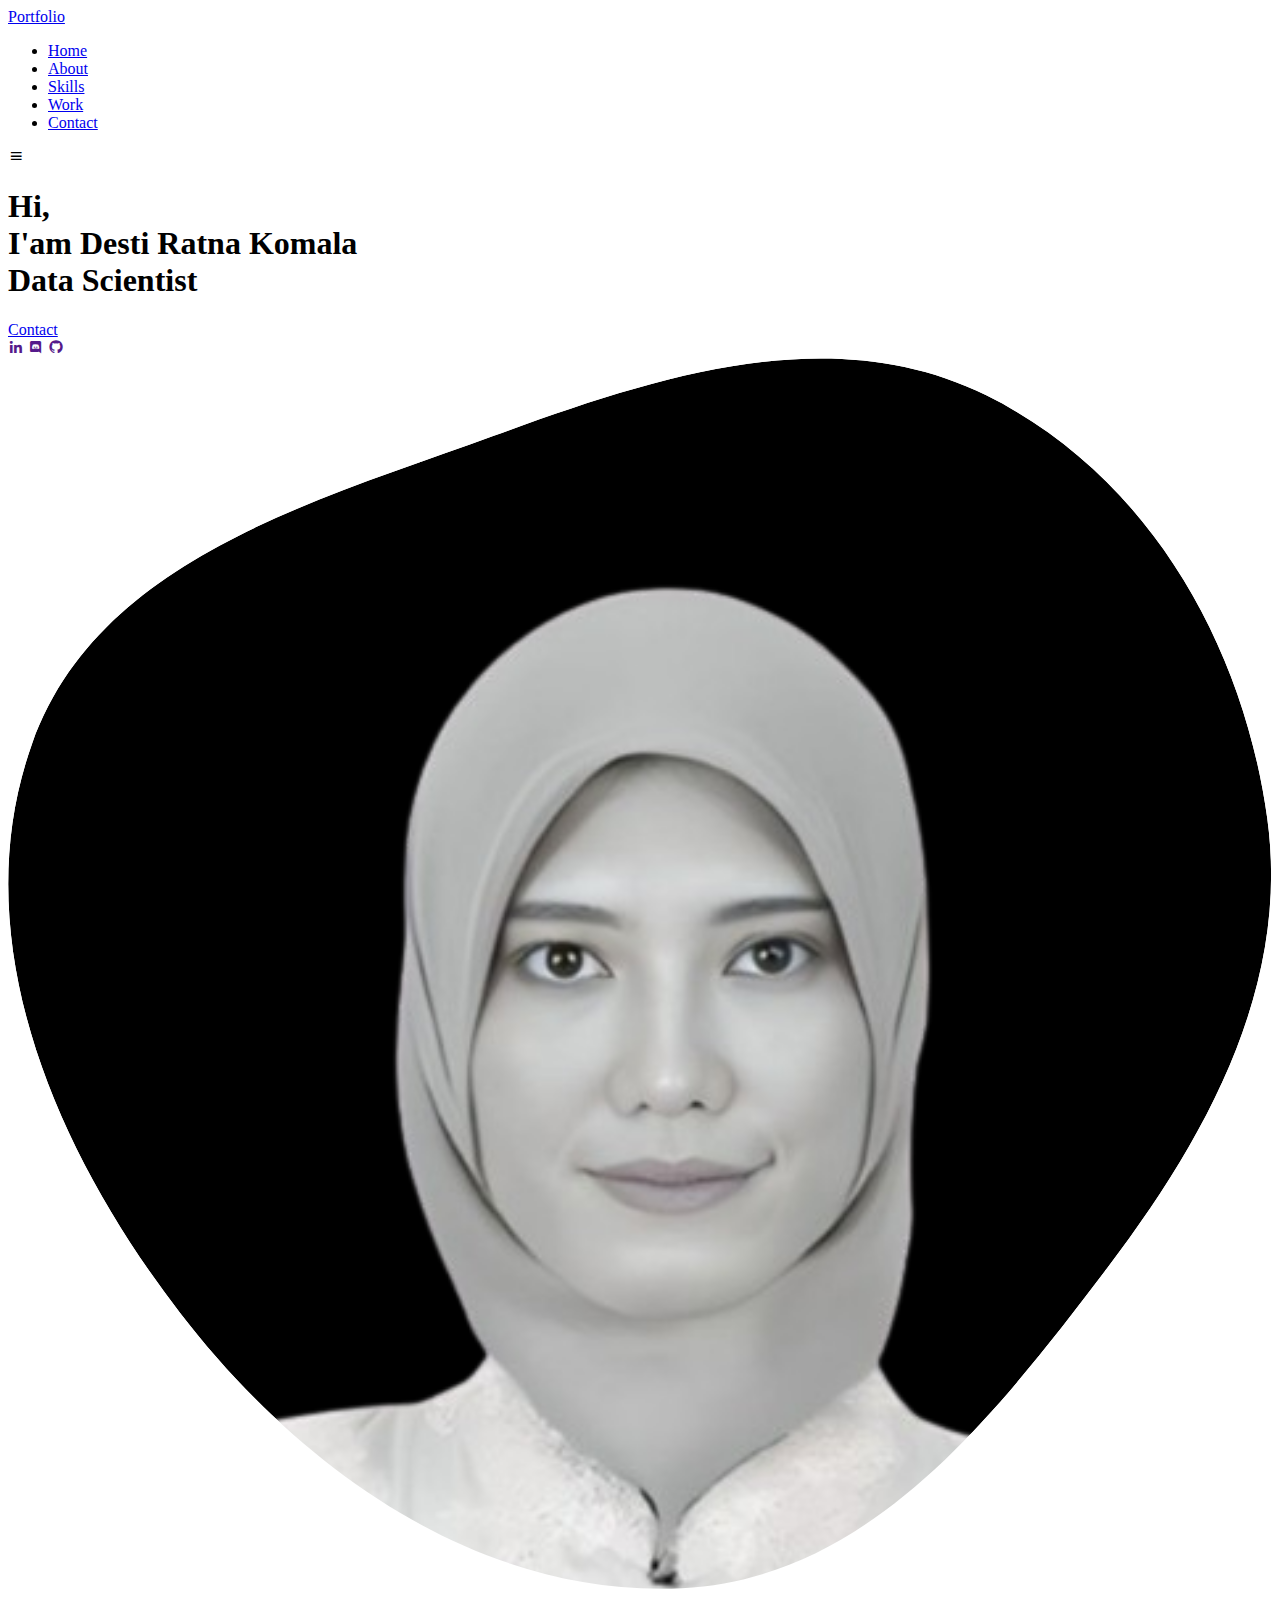
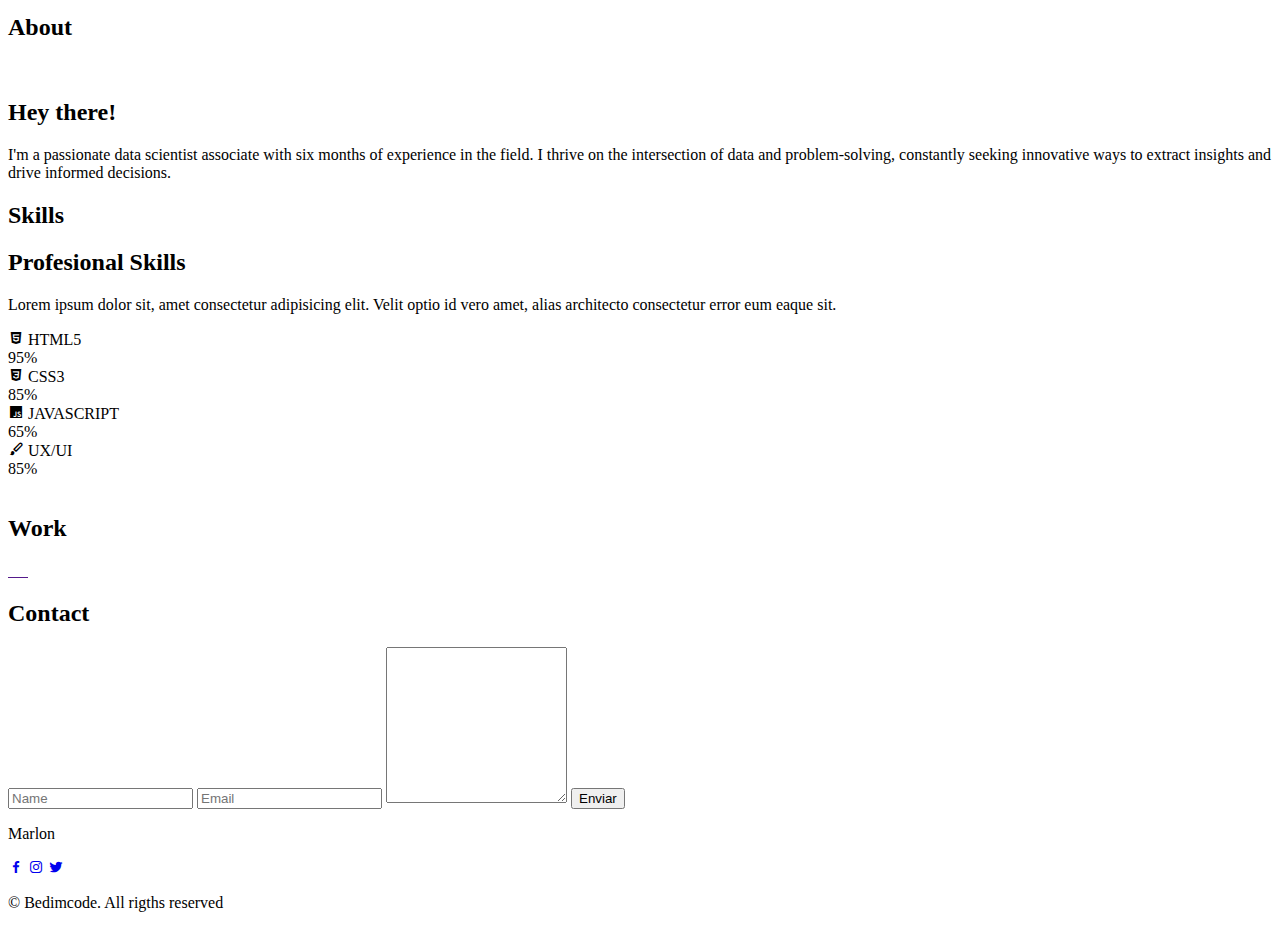
==== index.html @ 676bf523 "Update index.html" ====
<!DOCTYPE html>
<html lang="en">
    <head>
        <meta charset="UTF-8">
        <meta name="viewport" content="width=device-width, initial-scale=1.0">

        <link rel="stylesheet" href="assets/css/styles.css">

        <!-- =====BOX ICONS===== -->
        <link href='https://cdn.jsdelivr.net/npm/boxicons@2.0.5/css/boxicons.min.css' rel='stylesheet'>

        <title>Portfolio website complete</title>
    </head>
    <body>
        <!--===== HEADER =====-->
        <header class="l-header">
            <nav class="nav bd-grid">
                <div>
                    <a href="#" class="nav__logo">Portfolio</a>
                </div>

                <div class="nav__menu" id="nav-menu">
                    <ul class="nav__list">
                        <li class="nav__item"><a href="#home" class="nav__link active-link">Home</a></li>
                        <li class="nav__item"><a href="#about" class="nav__link">About</a></li>
                        <li class="nav__item"><a href="#skills" class="nav__link">Skills</a></li>
                        <li class="nav__item"><a href="#work" class="nav__link">Work</a></li>
                        <li class="nav__item"><a href="#contact" class="nav__link">Contact</a></li>
                    </ul>
                </div>

                <div class="nav__toggle" id="nav-toggle">
                    <i class='bx bx-menu'></i>
                </div>
            </nav>
        </header>

        <main class="l-main">
            <!--===== HOME =====-->
            <section class="home bd-grid" id="home">
                <div class="home__data">
                    <h1 class="home__title">Hi,<br>I'am <span class="home__title-color">Desti Ratna Komala</span><br>Data Scientist</h1>

                    <a href="#" class="button">Contact</a>
                </div>

                <div class="home__social">
                    <a href="" class="home__social-icon"><i class='bx bxl-linkedin'></i></a>
                    <a href="" class="home__social-icon"><i class='bx bxl-discord' ></i></a>
                    <a href="" class="home__social-icon"><i class='bx bxl-github' ></i></a>
                </div>

                <div class="home__img">
                    <svg class="home__blob" viewBox="0 0 479 467" xmlns="http://www.w3.org/2000/svg" xmlns:xlink="http://www.w3.org/1999/xlink">
                        <mask id="mask0" mask-type="alpha">
                            <path d="M9.19024 145.964C34.0253 76.5814 114.865 54.7299 184.111 29.4823C245.804 6.98884 311.86 -14.9503 370.735 14.143C431.207 44.026 467.948 107.508 477.191 174.311C485.897 237.229 454.931 294.377 416.506 344.954C373.74 401.245 326.068 462.801 255.442 466.189C179.416 469.835 111.552 422.137 65.1576 361.805C17.4835 299.81 -17.1617 219.583 9.19024 145.964Z"/>
                        </mask>
                        <g mask="url(#mask0)">
                            <path d="M9.19024 145.964C34.0253 76.5814 114.865 54.7299 184.111 29.4823C245.804 6.98884 311.86 -14.9503 370.735 14.143C431.207 44.026 467.948 107.508 477.191 174.311C485.897 237.229 454.931 294.377 416.506 344.954C373.74 401.245 326.068 462.801 255.442 466.189C179.416 469.835 111.552 422.137 65.1576 361.805C17.4835 299.81 -17.1617 219.583 9.19024 145.964Z"/>
                            <image class="home__blob-img" x="50" y="60" href="assets/img/profile_desti.png"/>
                        </g>
                    </svg>
                </div>
            </section>

            <!--===== ABOUT =====-->
            <section class="about section " id="about">
                <h2 class="section-title">About</h2>

                <div class="about__container bd-grid">
                    <div class="about__img">
                        <img src="assets/img/about.jpg" alt="">
                    </div>
                    
                    <div>
                        <h2 class="about__subtitle">Hey there!</h2>
                        <p class="about__text">I'm a passionate data scientist associate with six months of experience in the field. I thrive on the intersection of data and problem-solving, constantly seeking innovative ways to extract insights and drive informed decisions.</p>           
                    </div>                                   
                </div>
            </section>

            <!--===== SKILLS =====-->
            <section class="skills section" id="skills">
                <h2 class="section-title">Skills</h2>

                <div class="skills__container bd-grid">          
                    <div>
                        <h2 class="skills__subtitle">Profesional Skills</h2>
                        <p class="skills__text">Lorem ipsum dolor sit, amet consectetur adipisicing elit. Velit optio id vero amet, alias architecto consectetur error eum eaque sit.</p>
                        <div class="skills__data">
                            <div class="skills__names">
                                <i class='bx bxl-html5 skills__icon'></i>
                                <span class="skills__name">HTML5</span>
                            </div>
                            <div class="skills__bar skills__html">

                            </div>
                            <div>
                                <span class="skills__percentage">95%</span>
                            </div>
                        </div>
                        <div class="skills__data">
                            <div class="skills__names">
                                <i class='bx bxl-css3 skills__icon'></i>
                                <span class="skills__name">CSS3</span>
                            </div>
                            <div class="skills__bar skills__css">
                                
                            </div>
                            <div>
                                <span class="skills__percentage">85%</span>
                            </div>
                        </div>
                        <div class="skills__data">
                            <div class="skills__names">
                                <i class='bx bxl-javascript skills__icon' ></i>
                                <span class="skills__name">JAVASCRIPT</span>
                            </div>
                            <div class="skills__bar skills__js">
                                
                            </div>
                            <div>
                                <span class="skills__percentage">65%</span>
                            </div>
                        </div>
                        <div class="skills__data">
                            <div class="skills__names">
                                <i class='bx bxs-paint skills__icon'></i>
                                <span class="skills__name">UX/UI</span>
                            </div>
                            <div class="skills__bar skills__ux">
                                
                            </div>
                            <div>
                                <span class="skills__percentage">85%</span>
                            </div>
                        </div>
                    </div>
                    
                    <div>              
                        <img src="assets/img/work3.jpg" alt="" class="skills__img">
                    </div>
                </div>
            </section>

            <!--===== WORK =====-->
            <section class="work section" id="work">
                <h2 class="section-title">Work</h2>

                <div class="work__container bd-grid">
                    <a href="" class="work__img">
                        <img src="assets/img/work1.jpg" alt="">
                    </a>
                    <a href="" class="work__img">
                        <img src="assets/img/work2.jpg" alt="">
                    </a>
                    <a href="" class="work__img">
                        <img src="assets/img/work3.jpg" alt="">
                    </a>
                    <a href="" class="work__img">
                        <img src="assets/img/work4.jpg" alt="">
                    </a>
                    <a href="" class="work__img">
                        <img src="assets/img/work5.jpg" alt="">
                    </a>
                    <a href="" class="work__img">
                        <img src="assets/img/work6.jpg" alt="">
                    </a>
                </div>
            </section>

            <!--===== CONTACT =====-->
            <section class="contact section" id="contact">
                <h2 class="section-title">Contact</h2>

                <div class="contact__container bd-grid">
                    <form action="" class="contact__form">
                        <input type="text" placeholder="Name" class="contact__input">
                        <input type="mail" placeholder="Email" class="contact__input">
                        <textarea name="" id="" cols="0" rows="10" class="contact__input"></textarea>
                        <input type="button" value="Enviar" class="contact__button button">
                    </form>
                </div>
            </section>
        </main>

        <!--===== FOOTER =====-->
        <footer class="footer">
            <p class="footer__title">Marlon</p>
            <div class="footer__social">
                <a href="#" class="footer__icon"><i class='bx bxl-facebook' ></i></a>
                <a href="#" class="footer__icon"><i class='bx bxl-instagram' ></i></a>
                <a href="#" class="footer__icon"><i class='bx bxl-twitter' ></i></a>
            </div>
            <p class="footer__copy">&#169; Bedimcode. All rigths reserved</p>
        </footer>


        <!--===== SCROLL REVEAL =====-->
        <script src="https://unpkg.com/scrollreveal"></script>

        <!--===== MAIN JS =====-->
        <script src="assets/js/main.js"></script>
    </body>
</html>
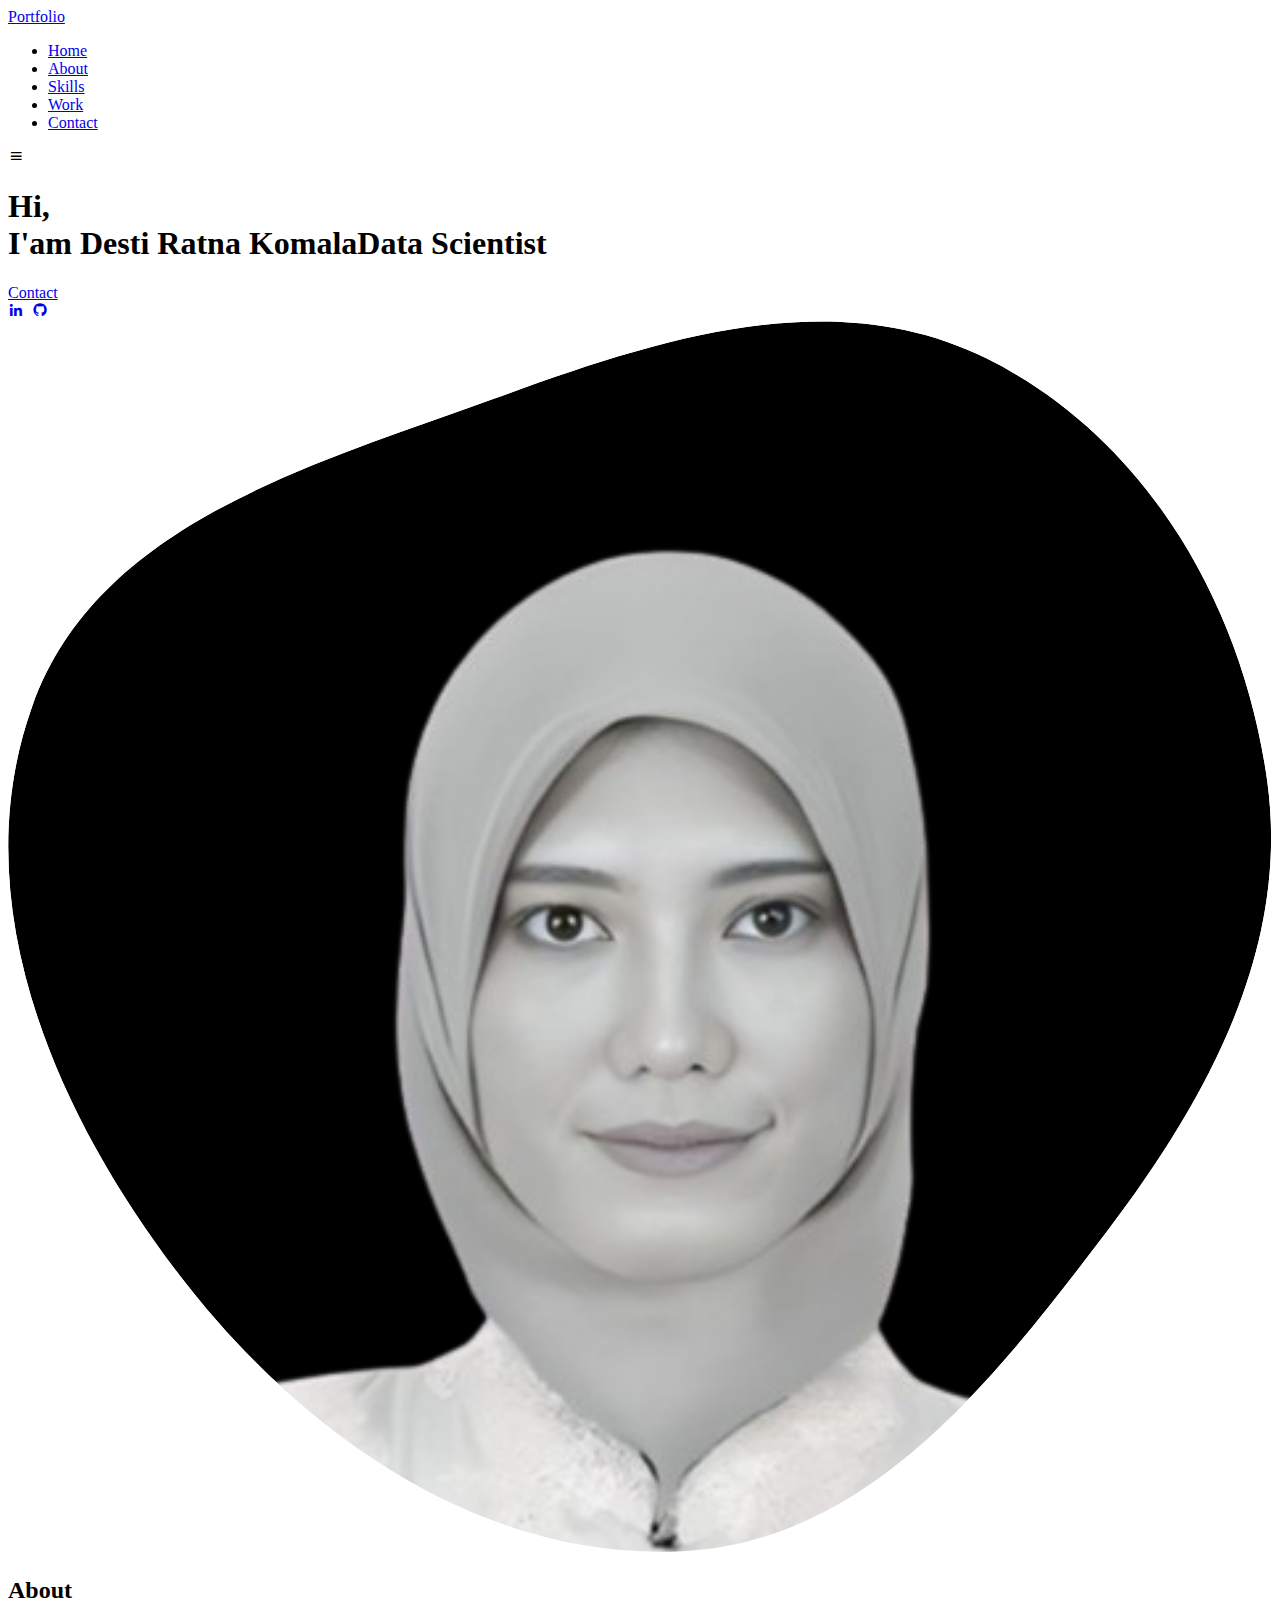
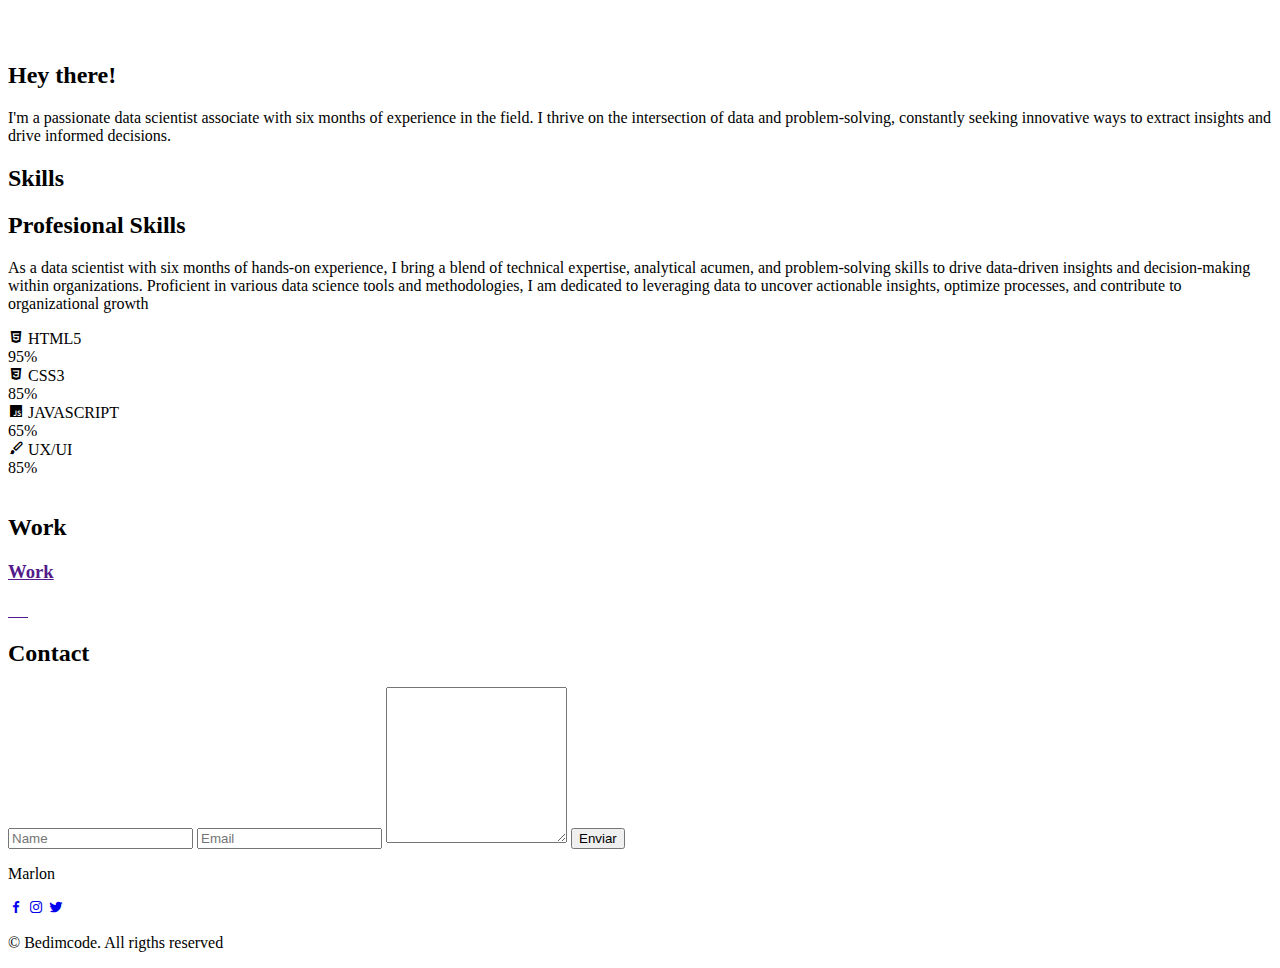
==== commit 91e32028: "Update index.html" ====
--- a/index.html
+++ b/index.html
@@ -39,15 +39,15 @@
             <!--===== HOME =====-->
             <section class="home bd-grid" id="home">
                 <div class="home__data">
-                    <h1 class="home__title">Hi,<br>I'am <span class="home__title-color">Desti Ratna Komala</span><br>Data Scientist</h1>
+                    <h1 class="home__title">Hi,<br>I'am <span class="home__title-color">Desti Ratna Komala</span>Data Scientist<br></h1>
 
                     <a href="#" class="button">Contact</a>
                 </div>
 
                 <div class="home__social">
-                    <a href="" class="home__social-icon"><i class='bx bxl-linkedin'></i></a>
-                    <a href="" class="home__social-icon"><i class='bx bxl-discord' ></i></a>
-                    <a href="" class="home__social-icon"><i class='bx bxl-github' ></i></a>
+                    <a href="https://www.linkedin.com/in/destiratnakomala/" class="home__social-icon"><i class='bx bxl-linkedin'></i></a>
+                    <a href="https://mail.google.com/mail/u/?authuser=destiratnakomala@gmail.com" class="home__social-icon"><i class='bx bxl-email' ></i></a>
+                    <a href="https://github.com/destiratnakomala" class="home__social-icon"><i class='bx bxl-github' ></i></a>
                 </div>
 
                 <div class="home__img">
@@ -86,7 +86,7 @@
                 <div class="skills__container bd-grid">          
                     <div>
                         <h2 class="skills__subtitle">Profesional Skills</h2>
-                        <p class="skills__text">Lorem ipsum dolor sit, amet consectetur adipisicing elit. Velit optio id vero amet, alias architecto consectetur error eum eaque sit.</p>
+                        <p class="skills__text">As a data scientist with six months of hands-on experience, I bring a blend of technical expertise, analytical acumen, and problem-solving skills to drive data-driven insights and decision-making within organizations. Proficient in various data science tools and methodologies, I am dedicated to leveraging data to uncover actionable insights, optimize processes, and contribute to organizational growth</p>
                         <div class="skills__data">
                             <div class="skills__names">
                                 <i class='bx bxl-html5 skills__icon'></i>
@@ -149,6 +149,7 @@
 
                 <div class="work__container bd-grid">
                     <a href="" class="work__img">
+                        <h3 class="section-title">Work</h3>
                         <img src="assets/img/work1.jpg" alt="">
                     </a>
                     <a href="" class="work__img">
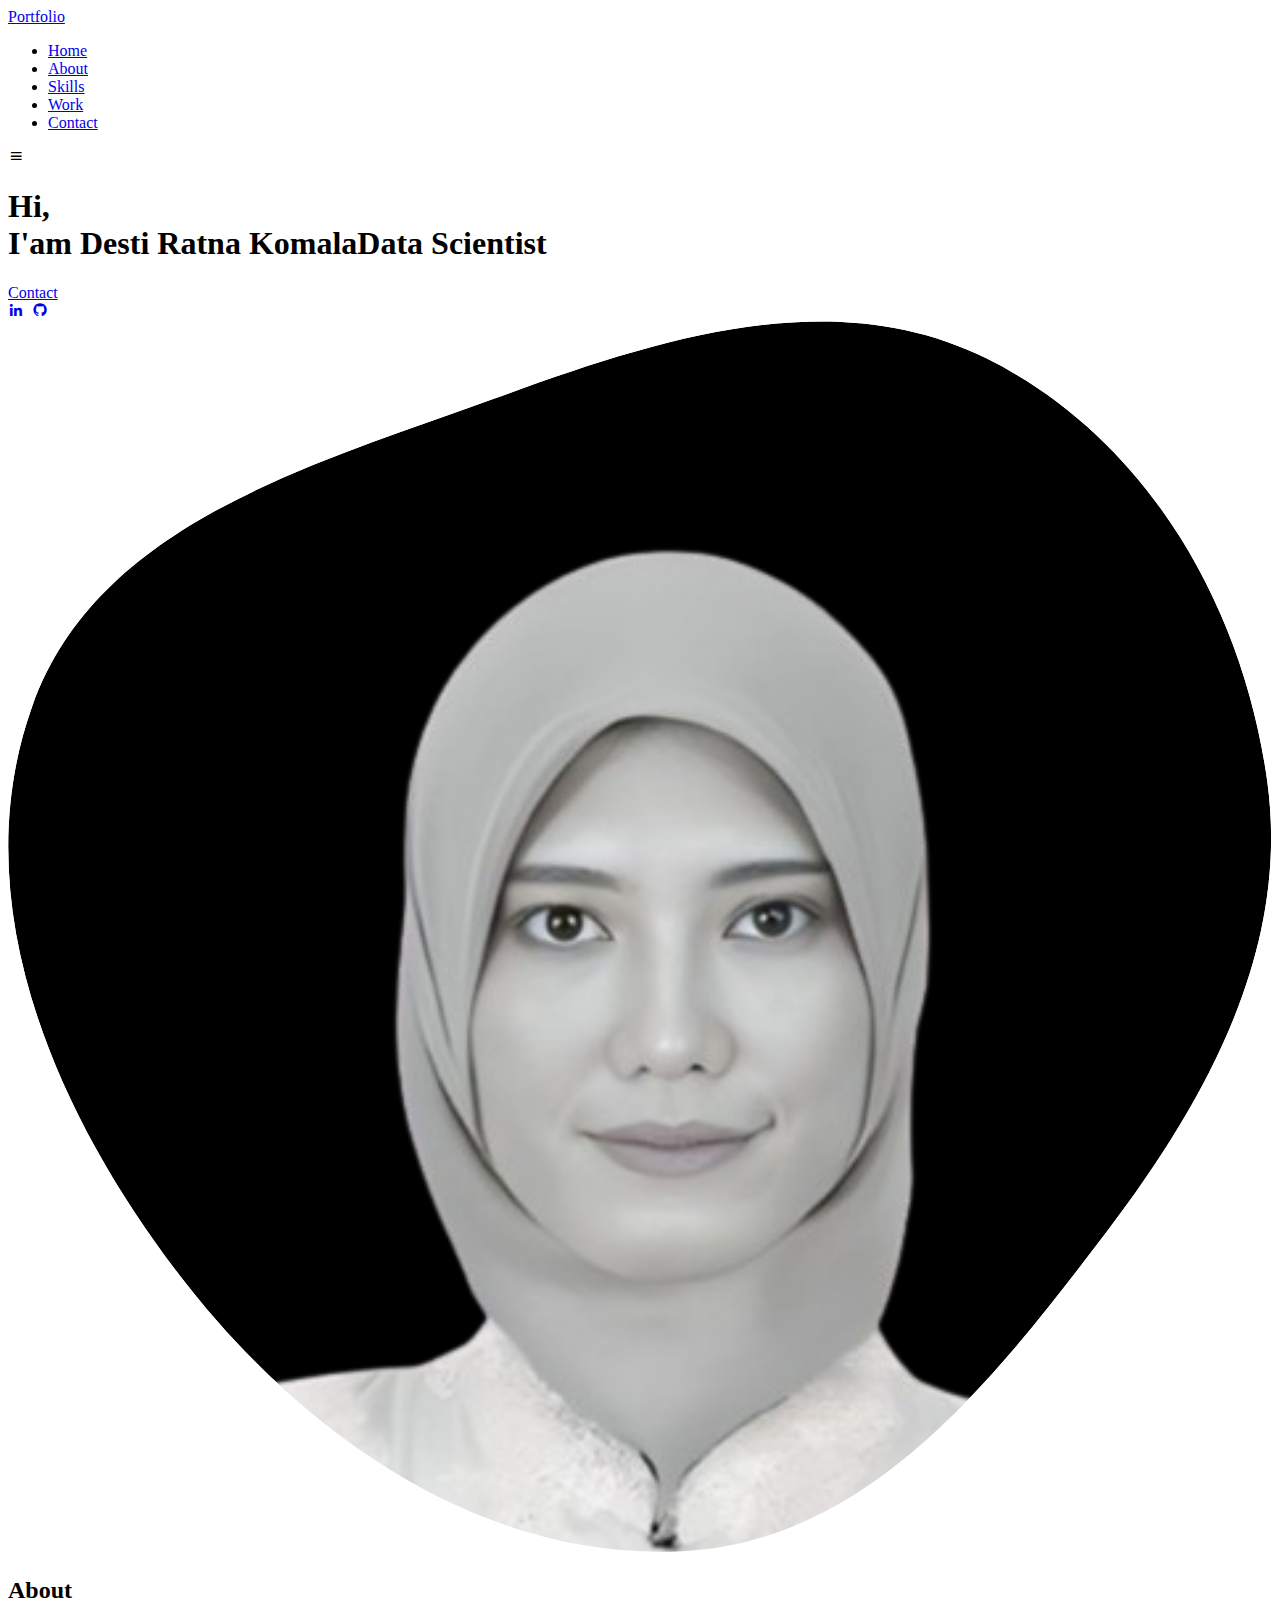
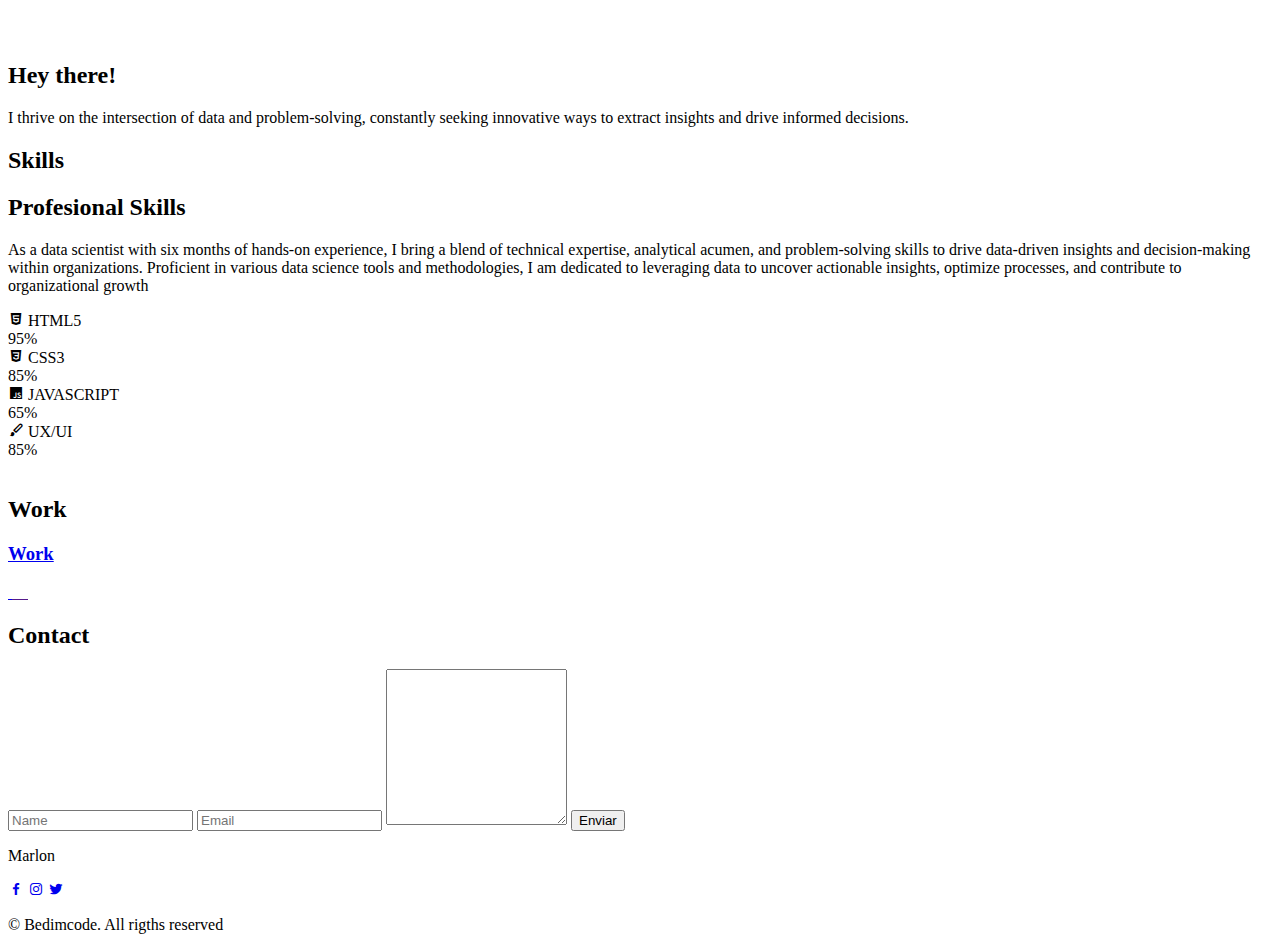
==== commit 1a179cbc: "Update index.html" ====
--- a/index.html
+++ b/index.html
@@ -74,7 +74,7 @@
                     
                     <div>
                         <h2 class="about__subtitle">Hey there!</h2>
-                        <p class="about__text">I'm a passionate data scientist associate with six months of experience in the field. I thrive on the intersection of data and problem-solving, constantly seeking innovative ways to extract insights and drive informed decisions.</p>           
+                        <p class="about__text">I thrive on the intersection of data and problem-solving, constantly seeking innovative ways to extract insights and drive informed decisions.</p>           
                     </div>                                   
                 </div>
             </section>
@@ -148,8 +148,8 @@
                 <h2 class="section-title">Work</h2>
 
                 <div class="work__container bd-grid">
-                    <a href="" class="work__img">
-                        <h3 class="section-title">Work</h3>
+                    <a href="https://github.com/destiratnakomala/pyspark-netflix/" class="work__img">
+                        <h3>Work</h3>
                         <img src="assets/img/work1.jpg" alt="">
                     </a>
                     <a href="" class="work__img">
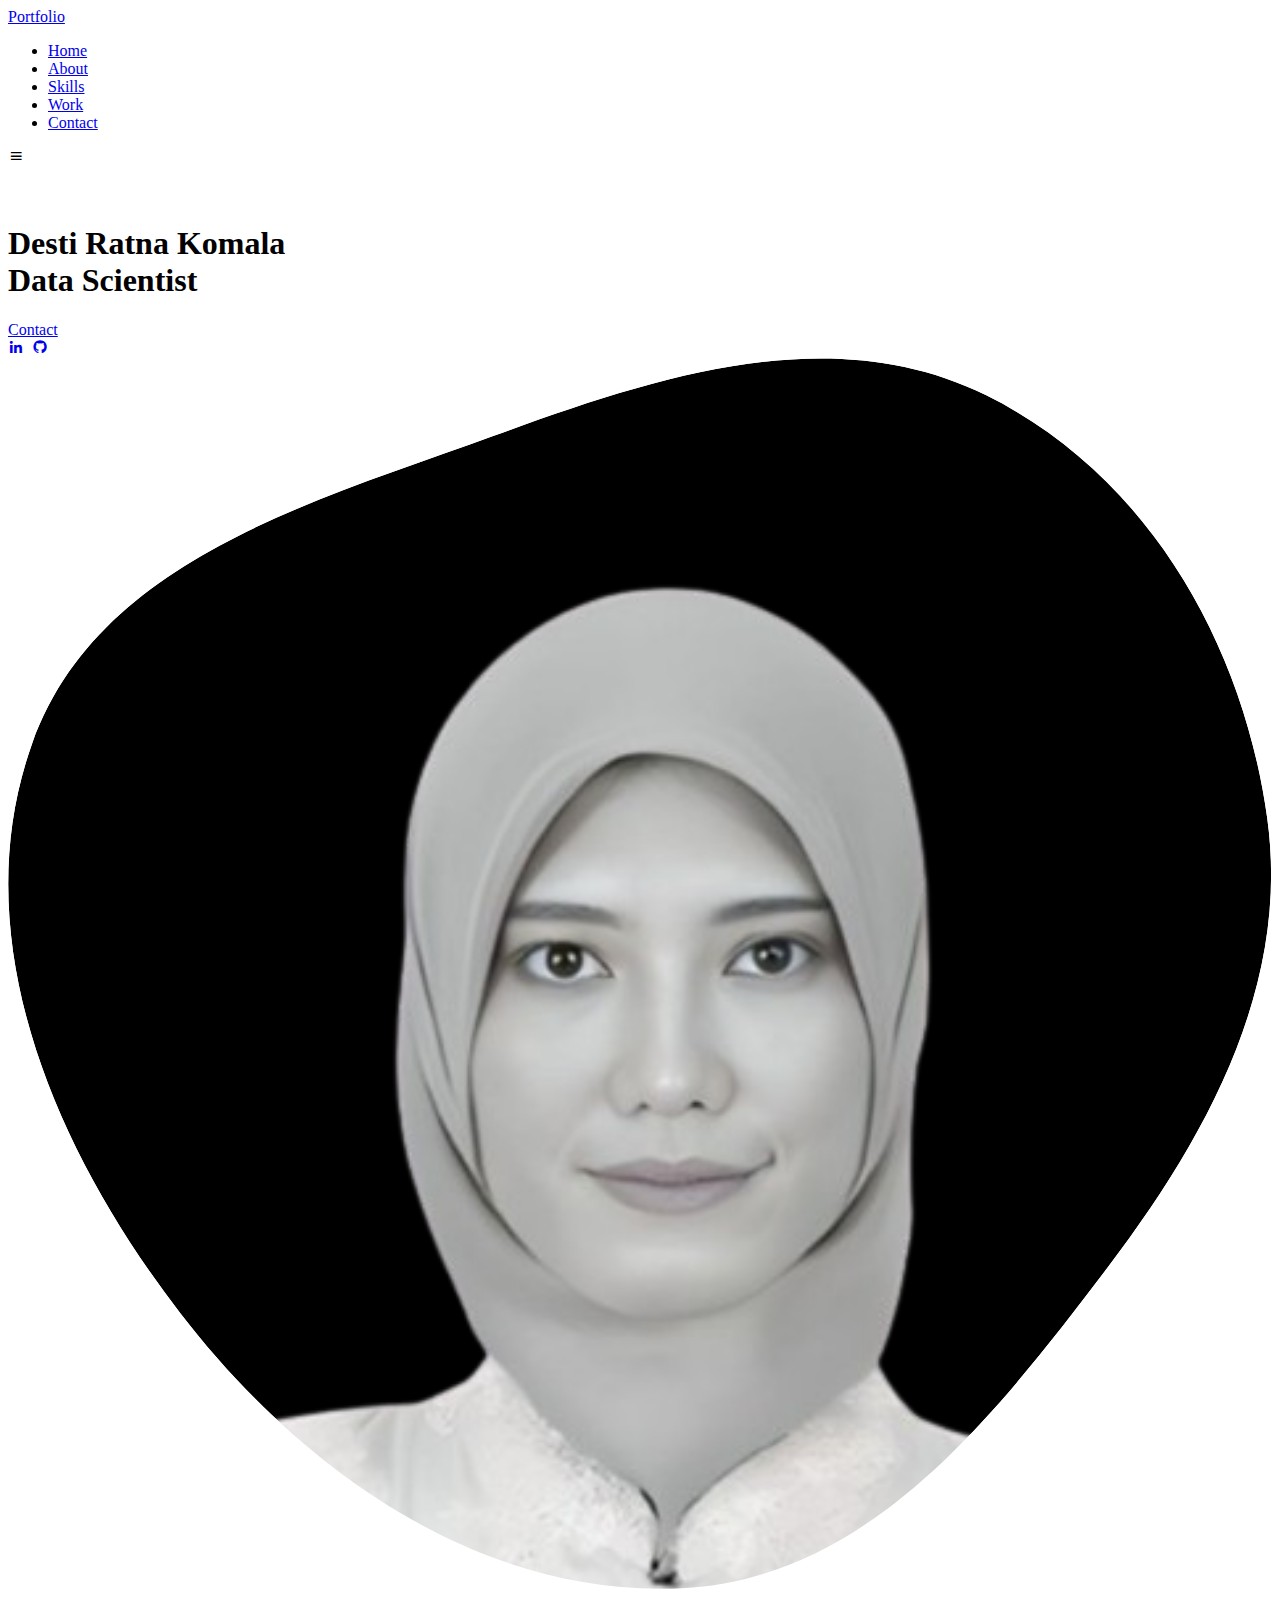
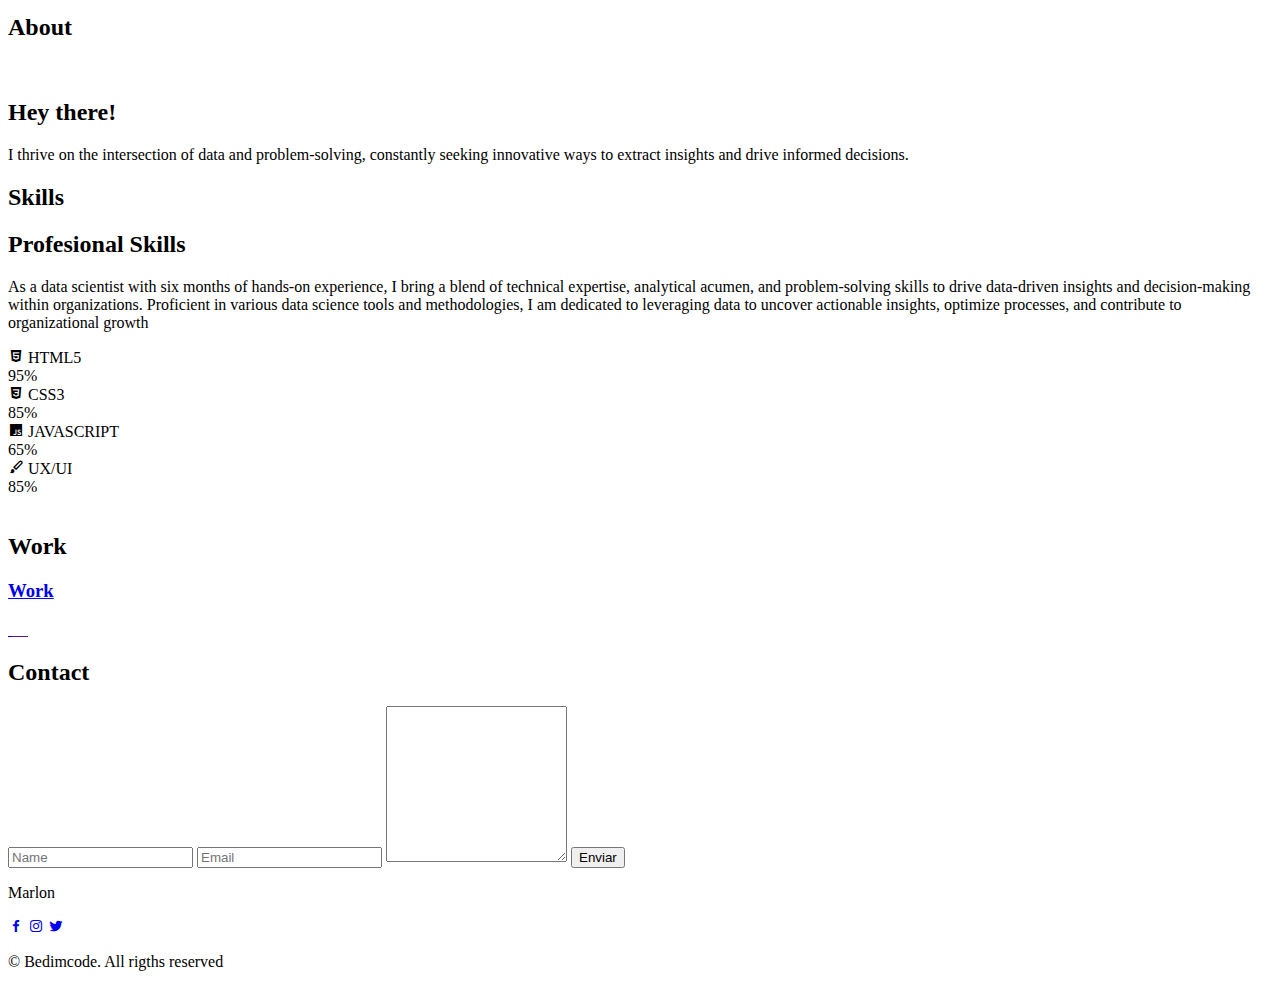
==== commit 1765a99e: "Update index.html" ====
--- a/index.html
+++ b/index.html
@@ -39,14 +39,14 @@
             <!--===== HOME =====-->
             <section class="home bd-grid" id="home">
                 <div class="home__data">
-                    <h1 class="home__title">Hi,<br>I'am <span class="home__title-color">Desti Ratna Komala</span>Data Scientist<br></h1>
+                    <h1 class="home__title"><br><span class="home__title-color">Desti Ratna Komala</span><br>Data Scientist</h1>
 
                     <a href="#" class="button">Contact</a>
                 </div>
 
                 <div class="home__social">
                     <a href="https://www.linkedin.com/in/destiratnakomala/" class="home__social-icon"><i class='bx bxl-linkedin'></i></a>
-                    <a href="https://mail.google.com/mail/u/?authuser=destiratnakomala@gmail.com" class="home__social-icon"><i class='bx bxl-email' ></i></a>
+                    <a href="https://mail.google.com/mail/u/?authuser=destiratnakomala@gmail.com" class="home__social-icon"><i class='bx bxl-email gmail-icon' ></i></a>
                     <a href="https://github.com/destiratnakomala" class="home__social-icon"><i class='bx bxl-github' ></i></a>
                 </div>
 
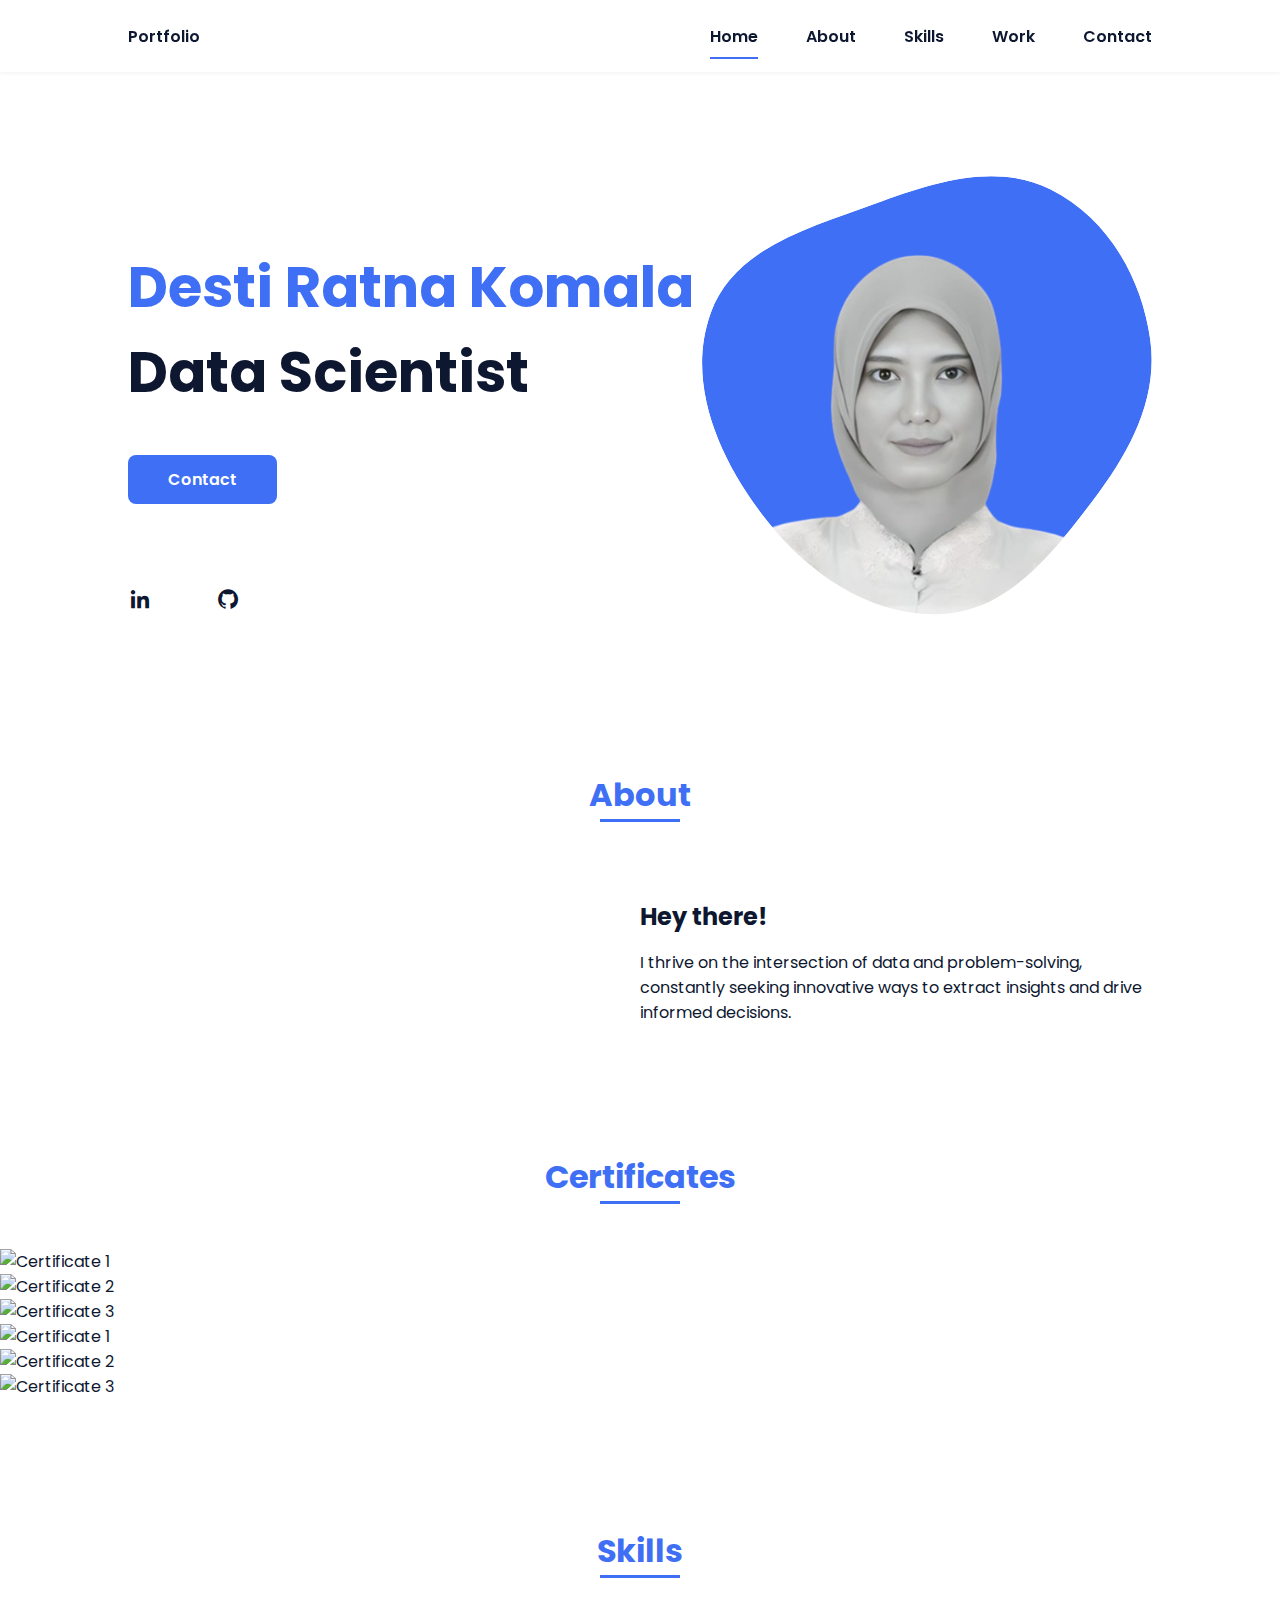
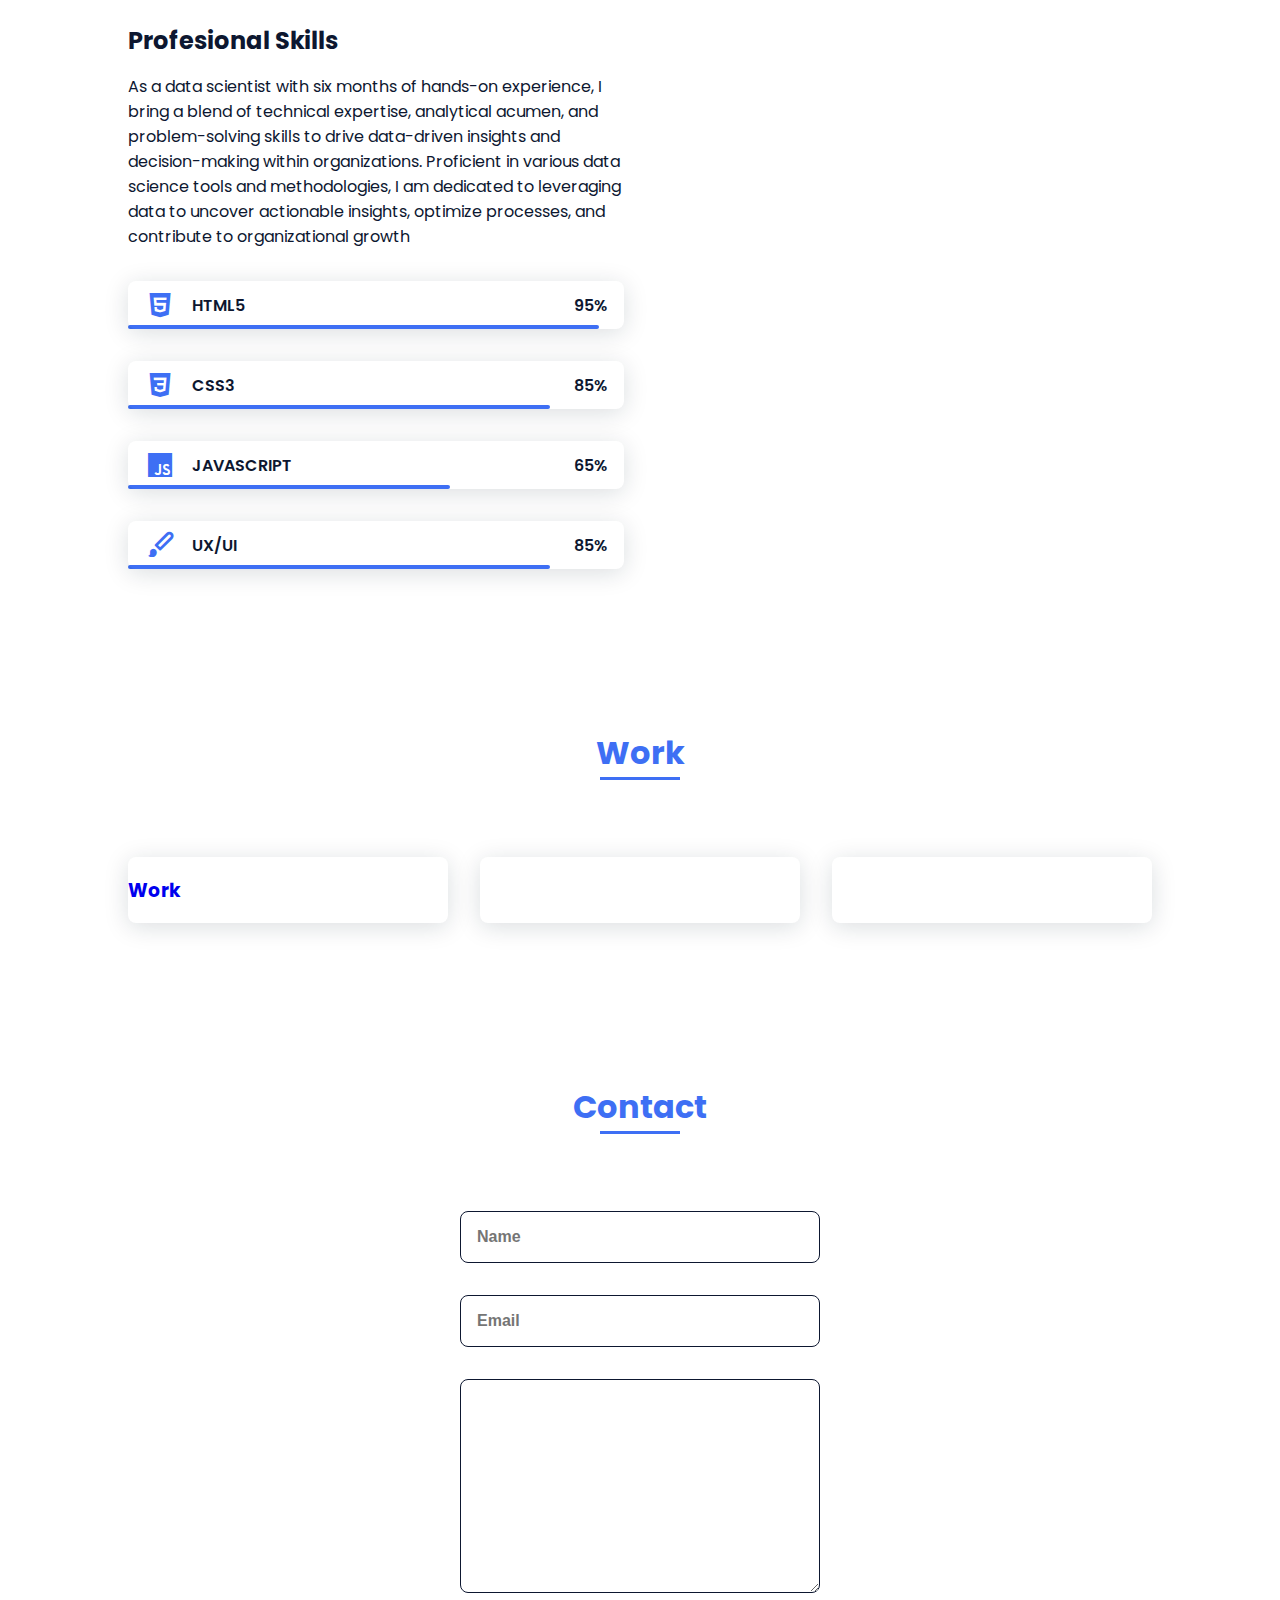
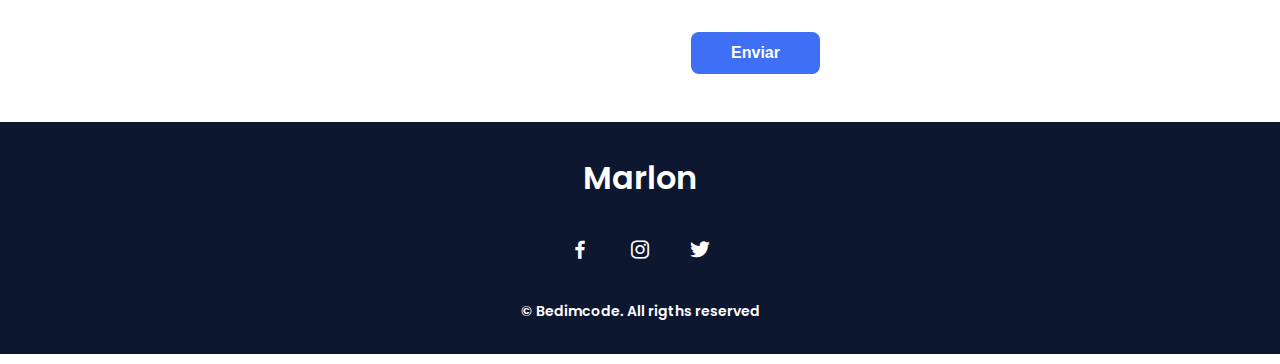
==== commit 2660deba: "Update index.html" ====
--- a/index.html
+++ b/index.html
@@ -46,7 +46,7 @@
 
                 <div class="home__social">
                     <a href="https://www.linkedin.com/in/destiratnakomala/" class="home__social-icon"><i class='bx bxl-linkedin'></i></a>
-                    <a href="https://mail.google.com/mail/u/?authuser=destiratnakomala@gmail.com" class="home__social-icon"><i class='bx bxl-email gmail-icon' ></i></a>
+                    <a href="https://mail.google.com/mail/u/?authuser=destiratnakomala@gmail.com" class="home__social-icon"><i class='bx bxl-email' ></i></a>
                     <a href="https://github.com/destiratnakomala" class="home__social-icon"><i class='bx bxl-github' ></i></a>
                 </div>
 
@@ -79,6 +79,41 @@
                 </div>
             </section>
 
+            <!--===== CERTIFICATES =====-->
+            <section class="certificates section" id="certificates">
+                <h2 class="section-title">Certificates</h2>
+                <div class="certificates__container">
+                    <div class="certificate">
+                        <img src="assets/img/certificate1.jpg" alt="Certificate 1">
+                    </div>
+                    <div class="certificate">
+                        <img src="assets/img/certificate2.jpg" alt="Certificate 2">
+                    </div>
+                    <div class="certificate">
+                        <img src="assets/img/certificate3.jpg" alt="Certificate 3">
+                    </div>
+                    <div class="certificate">
+                        <img src="assets/img/certificate1.jpg" alt="Certificate 1">
+                    </div>
+                    <div class="certificate">
+                        <img src="assets/img/certificate2.jpg" alt="Certificate 2">
+                    </div>
+                    <div class="certificate">
+                        <img src="assets/img/certificate3.jpg" alt="Certificate 3">
+                    </div>
+
+                    <!-- Add more certificate images here -->
+                </div>
+            </section>
+
+
+
+
+
+
+
+
+            
             <!--===== SKILLS =====-->
             <section class="skills section" id="skills">
                 <h2 class="section-title">Skills</h2>
--- a/assets/css/styles.css
+++ b/assets/css/styles.css
@@ -0,0 +1,521 @@
+/*===== GOOGLE FONTS =====*/
+@import url("https://fonts.googleapis.com/css2?family=Poppins:wght@400;600;700&display=swap");
+/*===== VARIABLES CSS =====*/
+:root {
+  --header-height: 3rem;
+  --font-semi: 600;
+  /*===== Colores =====*/
+  /*Purple 260 - Red 355 - Blue 224 - Pink 340*/
+  /* HSL color mode */
+  --hue-color: 224;
+  --first-color: hsl(var(--hue-color), 89%, 60%);
+  --second-color: hsl(var(--hue-color), 56%, 12%);
+  /*===== Fuente y tipografia =====*/
+  --body-font: "Poppins", sans-serif;
+  --big-font-size: 2rem;
+  --h2-font-size: 1.25rem;
+  --normal-font-size: .938rem;
+  --smaller-font-size: .75rem;
+  /*===== Margenes =====*/
+  --mb-2: 1rem;
+  --mb-4: 2rem;
+  --mb-5: 2.5rem;
+  --mb-6: 3rem;
+  /*===== z index =====*/
+  --z-back: -10;
+  --z-fixed: 100;
+}
+@media screen and (min-width: 968px) {
+  :root {
+    --big-font-size: 3.5rem;
+    --h2-font-size: 2rem;
+    --normal-font-size: 1rem;
+    --smaller-font-size: .875rem;
+  }
+}
+
+/*===== BASE =====*/
+*, ::before, ::after {
+  box-sizing: border-box;
+}
+
+html {
+  scroll-behavior: smooth;
+}
+
+body {
+  margin: var(--header-height) 0 0 0;
+  font-family: var(--body-font);
+  font-size: var(--normal-font-size);
+  color: var(--second-color);
+}
+
+h1, h2, p {
+  margin: 0;
+}
+
+ul {
+  margin: 0;
+  padding: 0;
+  list-style: none;
+}
+
+a {
+  text-decoration: none;
+}
+
+img {
+  max-width: 100%;
+  height: auto;
+  display: block;
+}
+
+/*===== CLASS CSS ===== */
+.section-title {
+  position: relative;
+  font-size: var(--h2-font-size);
+  color: var(--first-color);
+  margin-top: var(--mb-2);
+  margin-bottom: var(--mb-4);
+  text-align: center;
+}
+.section-title::after {
+  position: absolute;
+  content: "";
+  width: 64px;
+  height: 0.18rem;
+  left: 0;
+  right: 0;
+  margin: auto;
+  top: 2rem;
+  background-color: var(--first-color);
+}
+
+.section {
+  padding-top: 3rem;
+  padding-bottom: 2rem;
+}
+
+/*===== LAYOUT =====*/
+.bd-grid {
+  max-width: 1024px;
+  display: grid;
+  margin-left: var(--mb-2);
+  margin-right: var(--mb-2);
+}
+
+.l-header {
+  width: 100%;
+  position: fixed;
+  top: 0;
+  left: 0;
+  z-index: var(--z-fixed);
+  background-color: #fff;
+  box-shadow: 0 1px 4px rgba(146, 161, 176, 0.15);
+}
+
+/*===== NAV =====*/
+.nav {
+  height: var(--header-height);
+  display: flex;
+  justify-content: space-between;
+  align-items: center;
+  font-weight: var(--font-semi);
+}
+@media screen and (max-width: 767px) {
+  .nav__menu {
+    position: fixed;
+    top: var(--header-height);
+    right: -100%;
+    width: 80%;
+    height: 100%;
+    padding: 2rem;
+    background-color: var(--second-color);
+    transition: 0.5s;
+  }
+}
+.nav__item {
+  margin-bottom: var(--mb-4);
+}
+.nav__link {
+  position: relative;
+  color: #fff;
+}
+.nav__link:hover {
+  position: relative;
+}
+.nav__link:hover::after {
+  position: absolute;
+  content: "";
+  width: 100%;
+  height: 0.18rem;
+  left: 0;
+  top: 2rem;
+  background-color: var(--first-color);
+}
+.nav__logo {
+  color: var(--second-color);
+}
+.nav__toggle {
+  color: var(--second-color);
+  font-size: 1.5rem;
+  cursor: pointer;
+}
+
+/*Active menu*/
+.active-link::after {
+  position: absolute;
+  content: "";
+  width: 100%;
+  height: 0.18rem;
+  left: 0;
+  top: 2rem;
+  background-color: var(--first-color);
+}
+
+/*=== Show menu ===*/
+.show {
+  right: 0;
+}
+
+/*===== HOME =====*/
+.home {
+  position: relative;
+  row-gap: 5rem;
+  padding: 4rem 0 5rem;
+}
+.home__data {
+  align-self: center;
+}
+.home__title {
+  font-size: var(--big-font-size);
+  margin-bottom: var(--mb-5);
+}
+.home__title-color {
+  color: var(--first-color);
+}
+.home__social {
+  display: flex;
+  flex-direction: column;
+}
+.home__social-icon {
+  width: max-content;
+  margin-bottom: var(--mb-2);
+  font-size: 1.5rem;
+  color: var(--second-color);
+}
+.home__social-icon:hover {
+  color: var(--first-color);
+}
+.home__img {
+  position: absolute;
+  right: 0;
+  bottom: 0;
+  width: 260px;
+}
+.home__blob {
+  fill: var(--first-color);
+}
+.home__blob-img {
+  width: 360px;
+}
+
+/*BUTTONS*/
+.button {
+  display: inline-block;
+  background-color: var(--first-color);
+  color: #fff;
+  padding: 0.75rem 2.5rem;
+  font-weight: var(--font-semi);
+  border-radius: 0.5rem;
+  transition: 0.3s;
+}
+.button:hover {
+  box-shadow: 0px 10px 36px rgba(0, 0, 0, 0.15);
+}
+
+/* ===== ABOUT =====*/
+.about__container {
+  row-gap: 2rem;
+  text-align: center;
+}
+.about__subtitle {
+  margin-bottom: var(--mb-2);
+}
+.about__img {
+  justify-self: center;
+}
+.about__img img {
+  width: 200px;
+  border-radius: 0.5rem;
+}
+
+/* ===== SKILLS =====*/
+.skills__container {
+  row-gap: 2rem;
+  text-align: center;
+}
+.skills__subtitle {
+  margin-bottom: var(--mb-2);
+}
+.skills__text {
+  margin-bottom: var(--mb-4);
+}
+.skills__data {
+  display: flex;
+  justify-content: space-between;
+  align-items: center;
+  position: relative;
+  font-weight: var(--font-semi);
+  padding: 0.5rem 1rem;
+  margin-bottom: var(--mb-4);
+  border-radius: 0.5rem;
+  box-shadow: 0px 4px 25px rgba(14, 36, 49, 0.15);
+}
+.skills__icon {
+  font-size: 2rem;
+  margin-right: var(--mb-2);
+  color: var(--first-color);
+}
+.skills__names {
+  display: flex;
+  align-items: center;
+}
+.skills__bar {
+  position: absolute;
+  left: 0;
+  bottom: 0;
+  background-color: var(--first-color);
+  height: 0.25rem;
+  border-radius: 0.5rem;
+  z-index: var(--z-back);
+}
+.skills__html {
+  width: 95%;
+}
+.skills__css {
+  width: 85%;
+}
+.skills__js {
+  width: 65%;
+}
+.skills__ux {
+  width: 85%;
+}
+.skills__img {
+  border-radius: 0.5rem;
+}
+
+/* ===== WORK =====*/
+.work__container {
+  row-gap: 2rem;
+}
+.work__img {
+  box-shadow: 0px 4px 25px rgba(14, 36, 49, 0.15);
+  border-radius: 0.5rem;
+  overflow: hidden;
+}
+.work__img img {
+  transition: 1s;
+}
+.work__img img:hover {
+  transform: scale(1.1);
+}
+
+/* ===== CONTACT =====*/
+.contact__input {
+  width: 100%;
+  font-size: var(--normal-font-size);
+  font-weight: var(--font-semi);
+  padding: 1rem;
+  border-radius: 0.5rem;
+  border: 1.5px solid var(--second-color);
+  outline: none;
+  margin-bottom: var(--mb-4);
+}
+.contact__button {
+  display: block;
+  border: none;
+  outline: none;
+  font-size: var(--normal-font-size);
+  cursor: pointer;
+  margin-left: auto;
+}
+
+/* ===== FOOTER =====*/
+.footer {
+  background-color: var(--second-color);
+  color: #fff;
+  text-align: center;
+  font-weight: var(--font-semi);
+  padding: 2rem 0;
+}
+.footer__title {
+  font-size: 2rem;
+  margin-bottom: var(--mb-4);
+}
+.footer__social {
+  margin-bottom: var(--mb-4);
+}
+.footer__icon {
+  font-size: 1.5rem;
+  color: #fff;
+  margin: 0 var(--mb-2);
+}
+.footer__copy {
+  font-size: var(--smaller-font-size);
+}
+
+/* ===== MEDIA QUERIES=====*/
+@media screen and (max-width: 320px) {
+  .home {
+    row-gap: 2rem;
+  }
+  .home__img {
+    width: 200px;
+  }
+}
+@media screen and (min-width: 576px) {
+  .home {
+    padding: 4rem 0 2rem;
+  }
+  .home__social {
+    padding-top: 0;
+    padding-bottom: 2.5rem;
+    flex-direction: row;
+    align-self: flex-end;
+  }
+  .home__social-icon {
+    margin-bottom: 0;
+    margin-right: var(--mb-4);
+  }
+  .home__img {
+    width: 300px;
+    bottom: 25%;
+  }
+  .about__container {
+    grid-template-columns: repeat(2, 1fr);
+    align-items: center;
+    text-align: initial;
+  }
+  .skills__container {
+    grid-template-columns: 0.7fr;
+    justify-content: center;
+    column-gap: 1rem;
+  }
+  .work__container {
+    grid-template-columns: repeat(2, 1fr);
+    column-gap: 2rem;
+    padding-top: 2rem;
+  }
+  .contact__form {
+    width: 360px;
+    padding-top: 2rem;
+  }
+  .contact__container {
+    justify-items: center;
+  }
+}
+@media screen and (min-width: 768px) {
+  body {
+    margin: 0;
+  }
+  .section {
+    padding-top: 4rem;
+    padding-bottom: 3rem;
+  }
+  .section-title {
+    margin-bottom: var(--mb-6);
+  }
+  .section-title::after {
+    width: 80px;
+    top: 3rem;
+  }
+  .nav {
+    height: calc(var(--header-height) + 1.5rem);
+  }
+  .nav__list {
+    display: flex;
+    padding-top: 0;
+  }
+  .nav__item {
+    margin-left: var(--mb-6);
+    margin-bottom: 0;
+  }
+  .nav__toggle {
+    display: none;
+  }
+  .nav__link {
+    color: var(--second-color);
+  }
+  .home {
+    padding: 8rem 0 2rem;
+  }
+  .home__img {
+    width: 400px;
+    bottom: 10%;
+  }
+  .about__container {
+    padding-top: 2rem;
+  }
+  .about__img img {
+    width: 300px;
+  }
+  .skills__container {
+    grid-template-columns: repeat(2, 1fr);
+    column-gap: 2rem;
+    align-items: center;
+    text-align: initial;
+  }
+  .work__container {
+    grid-template-columns: repeat(3, 1fr);
+    column-gap: 2rem;
+  }
+}
+@media screen and (min-width: 992px) {
+  .bd-grid {
+    margin-left: auto;
+    margin-right: auto;
+  }
+  .home {
+    padding: 10rem 0 2rem;
+  }
+  .home__img {
+    width: 450px;
+  }
+}
+
+
+
+/* =====CERTIFICATE=====*/
+.certificates {
+    overflow: hidden;
+}
+
+.certificates__container {
+    overflow: hidden;
+    white-space: nowrap;
+}
+
+.slides {
+    display: inline-block;
+    animation: slideAnimation 10s linear infinite; /* Adjust duration as needed */
+}
+
+.slides img {
+    width: 100%;
+    height: auto;
+    margin-right: 20px; /* Adjust spacing between images */
+}
+
+@keyframes slideAnimation {
+    0% {
+        transform: translateX(0);
+    }
+    100% {
+        transform: translateX(-100%); /* Adjust percentage to control distance */
+    }
+}
+
+
+
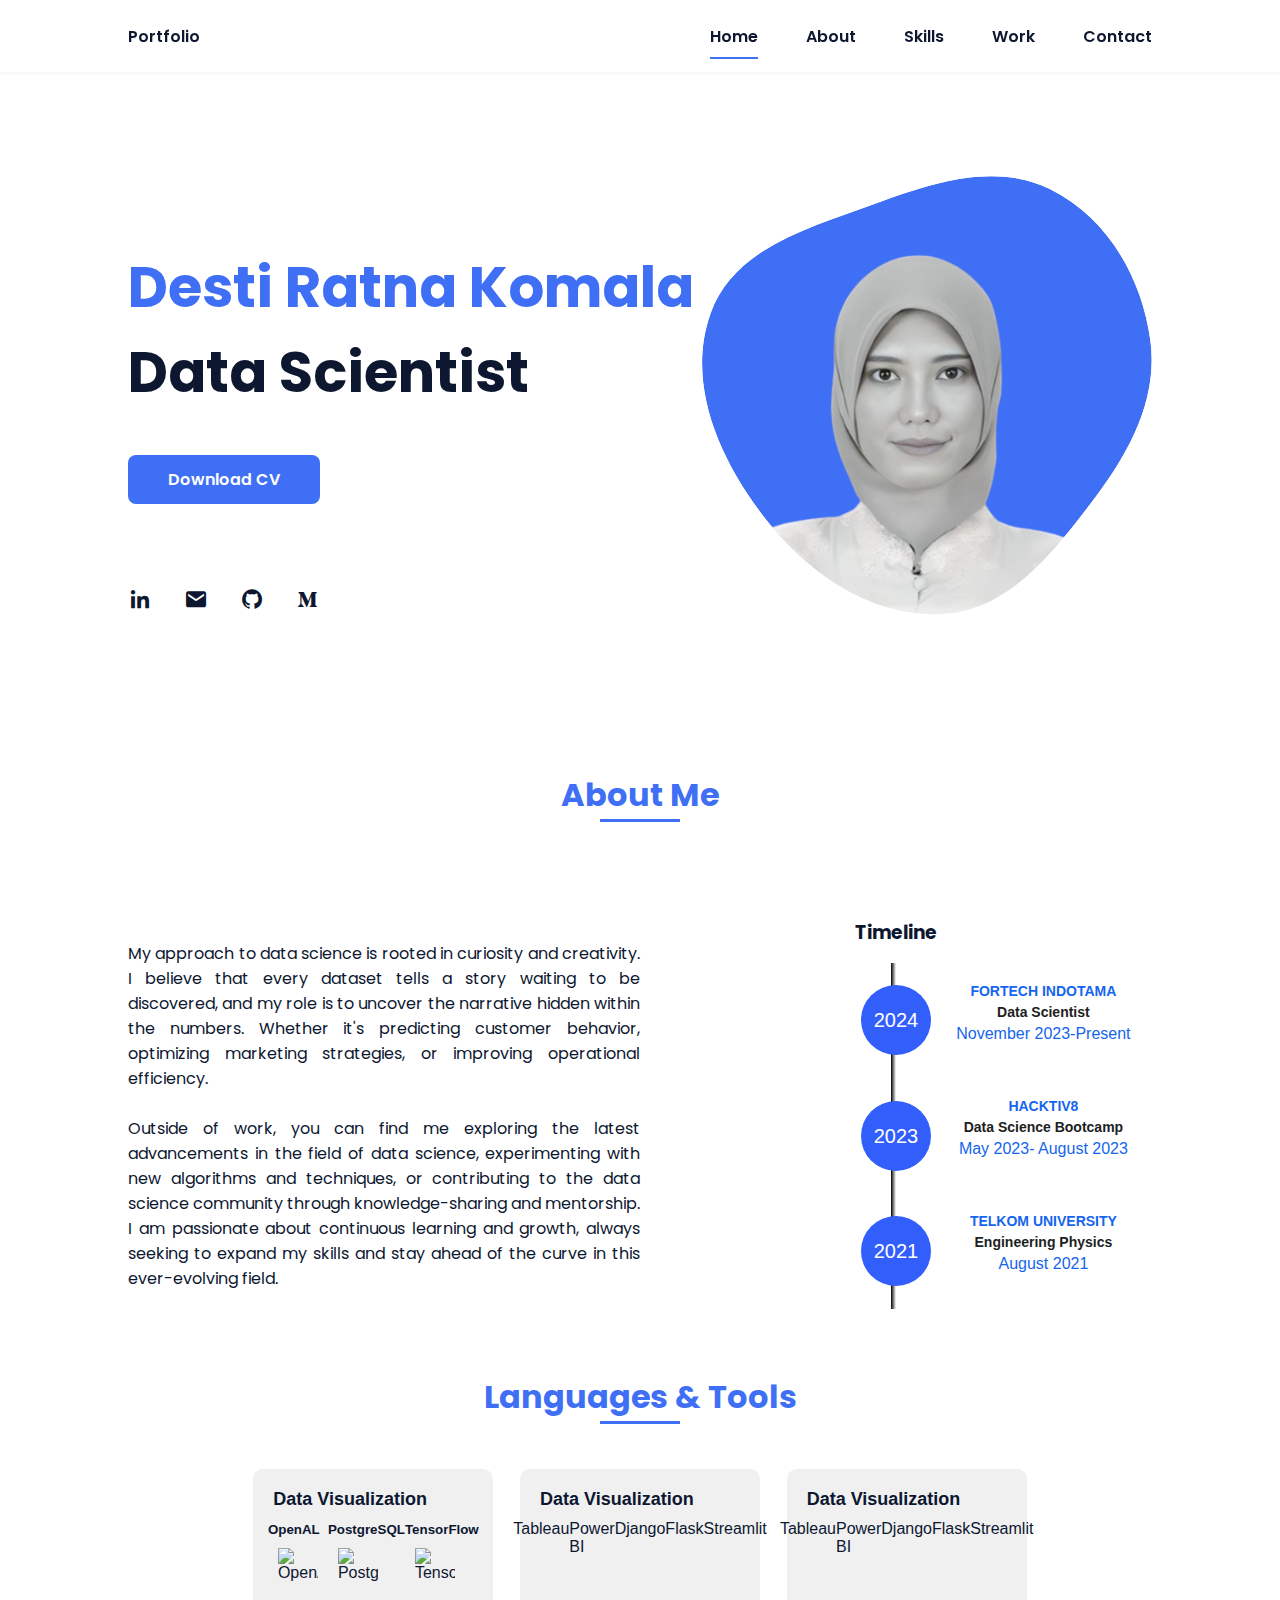
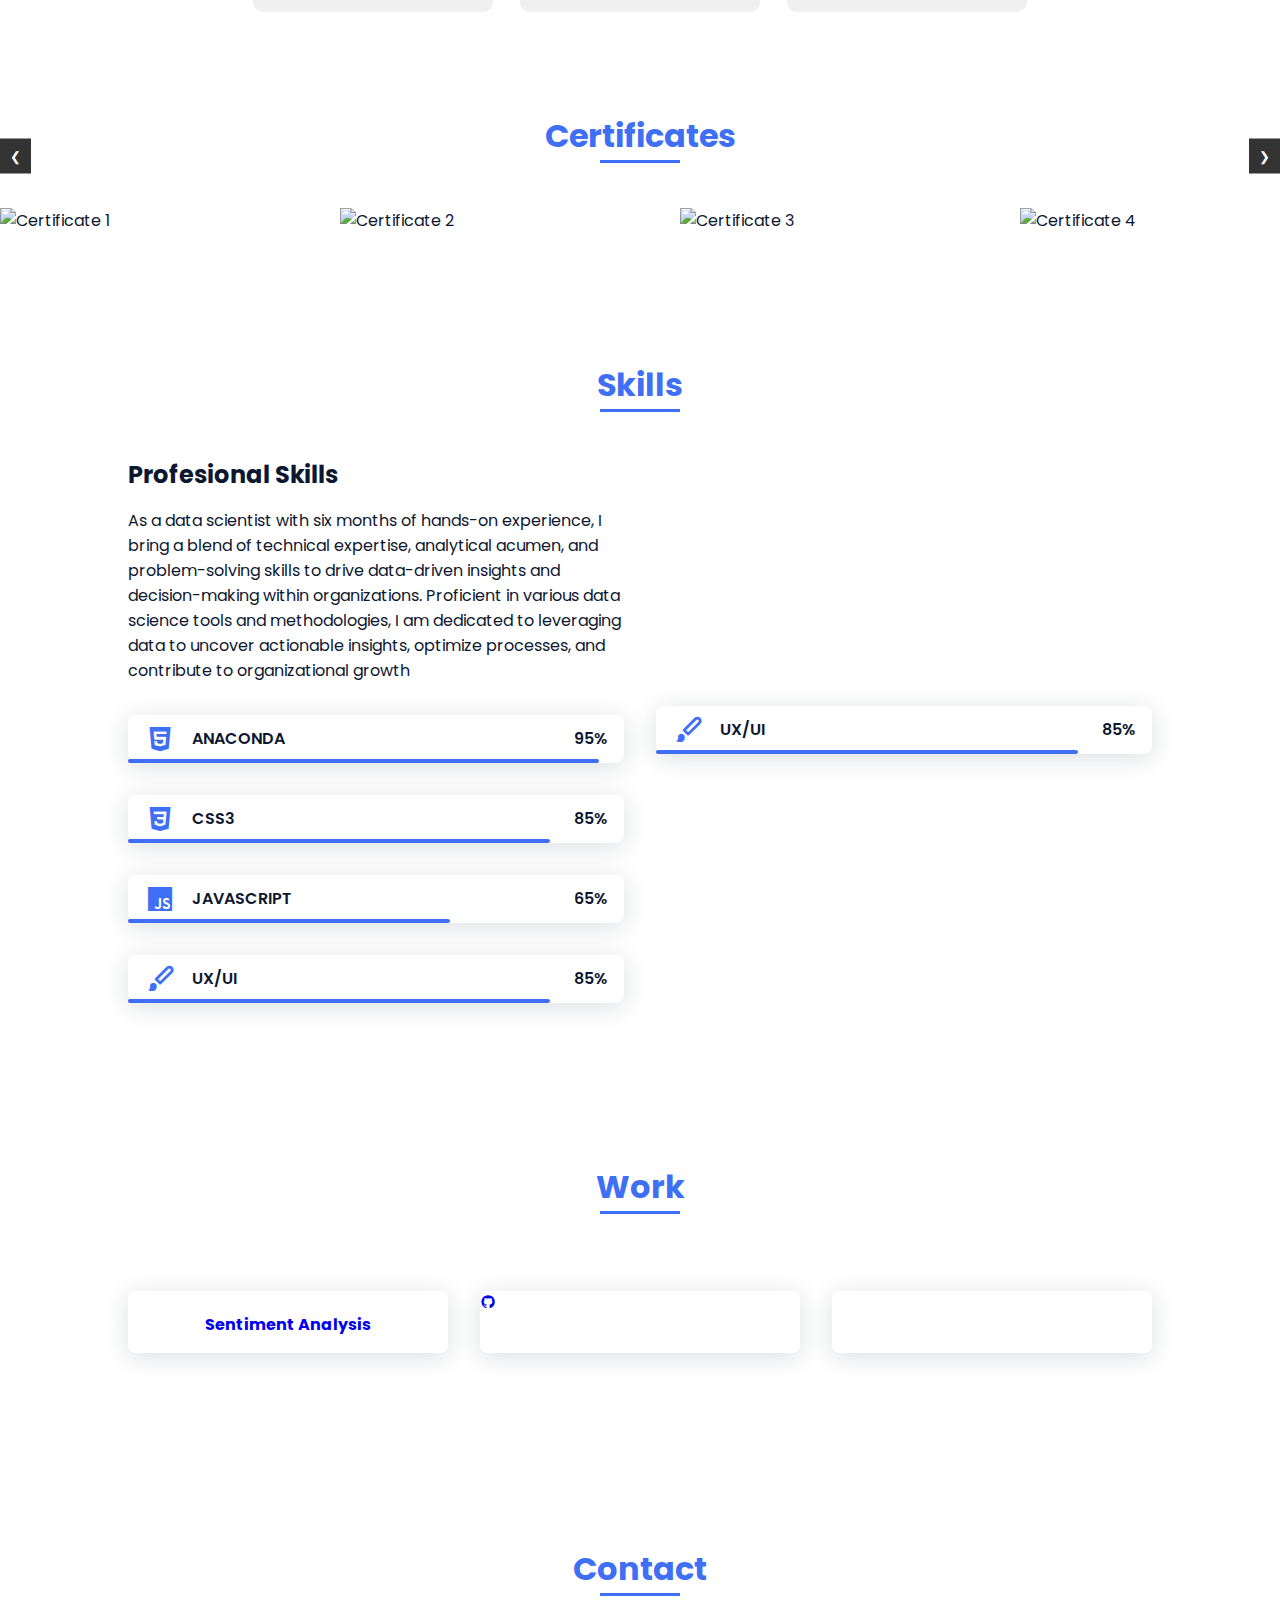
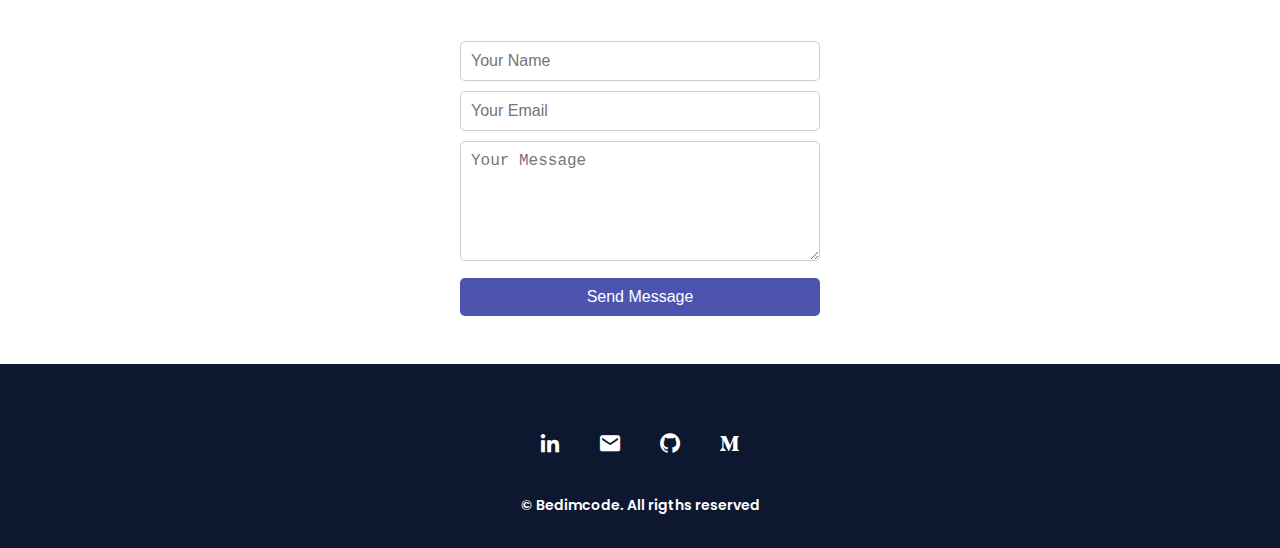
==== commit 6fc412ac: "v3" ====
--- a/index.html
+++ b/index.html
@@ -37,17 +37,22 @@
 
         <main class="l-main">
             <!--===== HOME =====-->
-            <section class="home bd-grid" id="home">
-                <div class="home__data">
-                    <h1 class="home__title"><br><span class="home__title-color">Desti Ratna Komala</span><br>Data Scientist</h1>
-
-                    <a href="#" class="button">Contact</a>
-                </div>
+
+                <section class="home bd-grid" id="home">
+                    <div class="home__data">
+                        <h1 class="home__title""><br><span class="home__title-color">Desti Ratna Komala</span><br>Data Scientist</h1>
+                        <a href="https://drive.google.com/file/d/1V1rDW8AfNLeSSKAWWeyd1K0sI_txhHL9/view?usp=sharing" class="button">Download CV</a>
+                        
+    
+                    </div>
 
                 <div class="home__social">
                     <a href="https://www.linkedin.com/in/destiratnakomala/" class="home__social-icon"><i class='bx bxl-linkedin'></i></a>
-                    <a href="https://mail.google.com/mail/u/?authuser=destiratnakomala@gmail.com" class="home__social-icon"><i class='bx bxl-email' ></i></a>
+                    <a href="https://mail.google.com/mail/u/0/?view=cm&fs=1&to=destiratnakomala@gmail.com" class="home__social-icon"><i class='bx bxs-envelope' ></i></a>
                     <a href="https://github.com/destiratnakomala" class="home__social-icon"><i class='bx bxl-github' ></i></a>
+                    <a href="https://medium.com/@destiratnakomala" class="home__social-icon"><i class='bx bxl-medium' ></i></a>
+
+                    
                 </div>
 
                 <div class="home__img">
@@ -63,57 +68,163 @@
                 </div>
             </section>
 
+
             <!--===== ABOUT =====-->
             <section class="about section " id="about">
-                <h2 class="section-title">About</h2>
-
+                <h2 class="section-title">About Me</h2>
                 <div class="about__container bd-grid">
-                    <div class="about__img">
-                        <img src="assets/img/about.jpg" alt="">
-                    </div>
-                    
                     <div>
-                        <h2 class="about__subtitle">Hey there!</h2>
-                        <p class="about__text">I thrive on the intersection of data and problem-solving, constantly seeking innovative ways to extract insights and drive informed decisions.</p>           
-                    </div>                                   
-                </div>
-            </section>
+                        <!-- <h3 class="about__subtitle" style="text-align: center;" >Know more about me!</h3> -->
+                        <p class="about__text" style="text-align: justify;" >
+                            <br>
+                            My approach to data science is rooted in curiosity and creativity. I believe that every dataset tells a story waiting to be discovered, and my role is to uncover the narrative hidden within the numbers. Whether it's predicting customer behavior, optimizing marketing strategies, or improving operational efficiency.
+                        </br>
+                            <br>
+                            Outside of work, you can find me exploring the latest advancements in the field of data science, experimenting with new algorithms and techniques, or contributing to the data science community through knowledge-sharing and mentorship. I am passionate about continuous learning and growth, always seeking to expand my skills and stay ahead of the curve in this ever-evolving field.
+                         </br>    
+                        </p>           
+                    </div>
+                    <div class="timeline"><body>
+                        <h3 class="about__subtitle" style="text-align: center;" >Timeline</h3>
+                        <div class="container">
+                            <div class="single-box">
+                                <div class="custom"></div>
+                                <div class="date-area">
+                                    <span>2024</span>
+                                </div>
+                                <div class="content">
+                                    <h2>Fortech Indotama</h2>
+                                    <h3>Data Scientist</h3>
+                                    <p>November 2023-Present</p>
+                                </div>
+                            </div>
+                            <div class="single-box">
+                                <div class="custom"></div>
+                                <div class="date-area">
+                                    <span>2023</span>
+                                </div>
+                                <div class="content">
+                                    <h2>Hacktiv8</h2>
+                                    <h3>Data Science Bootcamp</h3>
+                                    <p>May 2023- August 2023</p>
+                                </div>
+                            </div>
+                            <div class="single-box">
+                                <div class="custom"></div>
+                                <div class="date-area">
+                                    <span>2021</span>
+                                </div>
+                                <div class="content">
+                                    <h2>Telkom University</h2>
+                                    <h3>Engineering Physics</h3>
+                                    <p>August 2021</p>
+                                </div>
+                            </div>
+                            <!-- <div class="single-box box-right">
+                                <div class="custom"></div>
+                                <div class="date-area">
+                                    <span>2023</span>
+                                </div>
+                                <div class="content">
+                                    <h2>Hactiv8</h2>
+                                    <h3>Data Science Bootcamp</h3>
+                                    <p>Lorem ipsum dolor sit amet, consectetur adipisicing elit. Molestias, iusto?</p>
+                                </div>
+                            </div> -->
+
+                    </div>
+                 
+                </div>
+            </section>
+
+
+
+
+                        <!-- SKILLS -->
+                        <section>
+                            <h2 class="section-title">Languages & Tools </h2>                      
+                            <div class="container">
+                                <div class="box">
+                                    <h2>Data Visualization</h2>
+                                    <ul class="tools-list">
+                                        <li>
+                                            <span class="logo-text">OpenAL</span>
+                                            <img class="logo" src="https://cdn.jsdelivr.net/gh/devicons/devicon/icons/openal/openal-original.svg" alt="OpenAL">
+                                        </li>
+                                        <li>
+                                            <span class="logo-text">PostgreSQL</span>
+                                            <img class="logo" src="https://cdn.jsdelivr.net/gh/devicons/devicon/icons/postgresql/postgresql-original.svg" alt="PostgreSQL">
+                                        </li>
+                                        <li>
+                                            <span class="logo-text">TensorFlow</span>
+                                            <img class="logo" src="https://cdn.jsdelivr.net/gh/devicons/devicon/icons/tensorflow/tensorflow-original.svg" alt="TensorFlow">
+                                        </li>
+                                    </ul>
+                                </div>
+                                
+                                <div class="box">
+                                    <h2>Data Visualization</h2>
+                                    <ul class="tools-list">
+                                        <li>Tableau</li>
+                                        <li>Power BI</li>
+                                        <li>Django</li>
+                                        <li>Flask</li>
+                                        <li>Streamlit</li>
+                                    </ul>
+                                </div>
+                                <div class="box">
+                                    <h2>Data Visualization</h2>
+                                    <ul class="tools-list">
+                                        <li>Tableau</li>
+                                        <li>Power BI</li>
+                                        <li>Django</li>
+                                        <li>Flask</li>
+                                        <li>Streamlit</li>
+                                    </ul>
+                                </div>
+                            </div>
+                        </section>
+
+
+
+
+
+
+
+
+
+
+
+
+
+
+
+
 
             <!--===== CERTIFICATES =====-->
             <section class="certificates section" id="certificates">
                 <h2 class="section-title">Certificates</h2>
                 <div class="certificates__container">
-                    <div class="certificate">
+                    <div class="slides">
                         <img src="assets/img/certificate1.jpg" alt="Certificate 1">
-                    </div>
-                    <div class="certificate">
-                        <img src="assets/img/certificate2.jpg" alt="Certificate 2">
-                    </div>
-                    <div class="certificate">
+                        <img src="assets/img/certificate10.jpg" alt="Certificate 2">
                         <img src="assets/img/certificate3.jpg" alt="Certificate 3">
-                    </div>
-                    <div class="certificate">
-                        <img src="assets/img/certificate1.jpg" alt="Certificate 1">
-                    </div>
-                    <div class="certificate">
-                        <img src="assets/img/certificate2.jpg" alt="Certificate 2">
-                    </div>
-                    <div class="certificate">
-                        <img src="assets/img/certificate3.jpg" alt="Certificate 3">
-                    </div>
-
-                    <!-- Add more certificate images here -->
-                </div>
-            </section>
-
-
-
-
-
-
-
-
+                        <img src="assets/img/certificate4.jpg" alt="Certificate 4">
+                        <img src="assets/img/certificate5.jpg" alt="Certificate 5">
+                        <img src="assets/img/certificate6.jpg" alt="Certificate 6">
+                        <img src="assets/img/certificate7.jpg" alt="Certificate 7">
+                        <img src="assets/img/certificate8.jpg" alt="Certificate 8">
+                        <img src="assets/img/certificate9.jpg" alt="Certificate 9">
+                        <img src="assets/img/certificate10.jpg" alt="Certificate 10">
+                        <!-- Add more certificate images here -->
+                    </div>
+                </div>
+                <button class="prev" onclick="scrollSlides(-1)">&#10094;</button>
+                <button class="next" onclick="scrollSlides(1)">&#10095;</button>
+            </section>
             
+
+
             <!--===== SKILLS =====-->
             <section class="skills section" id="skills">
                 <h2 class="section-title">Skills</h2>
@@ -125,7 +236,7 @@
                         <div class="skills__data">
                             <div class="skills__names">
                                 <i class='bx bxl-html5 skills__icon'></i>
-                                <span class="skills__name">HTML5</span>
+                                <span class="skills__name">ANACONDA</span>
                             </div>
                             <div class="skills__bar skills__html">
 
@@ -172,11 +283,35 @@
                         </div>
                     </div>
                     
-                    <div>              
-                        <img src="assets/img/work3.jpg" alt="" class="skills__img">
-                    </div>
-                </div>
-            </section>
+                    <div>  
+                        <div class="skills__data">
+                            <div class="skills__names">
+                                <i class='bx bxs-paint skills__icon'></i>
+                                <span class="skills__name">UX/UI</span>
+                            </div>
+                            <div class="skills__bar skills__ux">
+                                
+                            </div>
+                            <div>
+                                <span class="skills__percentage">85%</span>
+                            </div>
+                        </div>            
+
+                    </div>
+
+
+
+
+
+                </div>
+            </section>
+
+
+            
+
+
+
+
 
             <!--===== WORK =====-->
             <section class="work section" id="work">
@@ -184,8 +319,12 @@
 
                 <div class="work__container bd-grid">
                     <a href="https://github.com/destiratnakomala/pyspark-netflix/" class="work__img">
-                        <h3>Work</h3>
+                        <h4 class="about__subtitle" style="text-align: center;" >Sentiment Analysis</h4>
+                        <a href="https://github.com/destiratnakomala" class="work__img">
+                            <i class='bx bxl-github'></i> <!-- GitHub icon -->
+                        
                         <img src="assets/img/work1.jpg" alt="">
+</a>
                     </a>
                     <a href="" class="work__img">
                         <img src="assets/img/work2.jpg" alt="">
@@ -204,29 +343,42 @@
                     </a>
                 </div>
             </section>
+
+
+
+
+
+
+
+
 
             <!--===== CONTACT =====-->
             <section class="contact section" id="contact">
                 <h2 class="section-title">Contact</h2>
-
+            
                 <div class="contact__container bd-grid">
-                    <form action="" class="contact__form">
-                        <input type="text" placeholder="Name" class="contact__input">
-                        <input type="mail" placeholder="Email" class="contact__input">
-                        <textarea name="" id="" cols="0" rows="10" class="contact__input"></textarea>
-                        <input type="button" value="Enviar" class="contact__button button">
+                    <form id="contactForm">
+                        <input type="text" id="name" name="name" placeholder="Your Name" required>
+                        <input type="email" id="email" name="email" placeholder="Your Email" required>
+                        <textarea id="message" name="message" placeholder="Your Message" required></textarea>
+                        <button type="submit" class="contact__button">Send Message</button>
                     </form>
-                </div>
-            </section>
+                    
+                </div>
+            </section>
+            
         </main>
 
         <!--===== FOOTER =====-->
         <footer class="footer">
-            <p class="footer__title">Marlon</p>
+            <p class="footer__title"></p>
             <div class="footer__social">
-                <a href="#" class="footer__icon"><i class='bx bxl-facebook' ></i></a>
-                <a href="#" class="footer__icon"><i class='bx bxl-instagram' ></i></a>
-                <a href="#" class="footer__icon"><i class='bx bxl-twitter' ></i></a>
+                
+                <a href="https://www.linkedin.com/in/destiratnakomala/" class="footer__icon"><i class='bx bxl-linkedin'></i></a>
+                <a href="https://mail.google.com/mail/u/0/?view=cm&fs=1&to=destiratnakomala@gmail.com" class="footer__icon"><i class='bx bxs-envelope' ></i></a>
+                <a href="https://github.com/destiratnakomala" class="footer__icon"><i class='bx bxl-github' ></i></a>
+                <a href="https://medium.com/@destiratnakomala" class="footer__icon"><i class='bx bxl-medium' ></i></a>
+
             </div>
             <p class="footer__copy">&#169; Bedimcode. All rigths reserved</p>
         </footer>
--- a/assets/css/styles.css
+++ b/assets/css/styles.css
@@ -499,11 +499,11 @@
 
 .slides {
     display: inline-block;
-    animation: slideAnimation 10s linear infinite; /* Adjust duration as needed */
+    animation: slideAnimation 30s linear infinite; /* Adjust duration as needed */
 }
 
 .slides img {
-    width: 100%;
+    width: auto;
     height: auto;
     margin-right: 20px; /* Adjust spacing between images */
 }
@@ -519,3 +519,245 @@
 
 
 
+
+/*CERTIFICATES*/
+.certificates {
+    position: relative;
+    overflow: hidden;
+}
+
+.certificates__container {
+    overflow-x: hidden;
+}
+
+.slides {
+    display: flex;
+}
+
+.slides img {
+    flex: 0 0 auto;
+    width: 25%;
+    height: 25%;
+    margin-right: 20px;
+}
+
+.prev, .next {
+    position: absolute;
+    top: 50%;
+    transform: translateY(-50%);
+    background-color: #333;
+    color: white;
+    padding: 10px;
+    border: none;
+    cursor: pointer;
+    z-index: 1;
+}
+
+.prev {
+    left: 0;
+}
+
+.next {
+    right: 0;
+}
+
+
+
+
+
+
+
+
+
+
+
+/* ===== CONTACT FORM ===== */
+#contactForm {
+  margin: 0 auto;
+  width: 100%;
+  max-width: 360px;
+}
+
+#contactForm input[type="text"],
+#contactForm input[type="email"],
+#contactForm textarea {
+  width: 100%;
+  font-size: 16px;
+  padding: 10px;
+  margin-bottom: 10px;
+  border-radius: 5px;
+  border: 1px solid #ccc;
+  box-sizing: border-box;
+}
+
+#contactForm textarea {
+  height: 120px;
+}
+
+#contactForm button {
+  width: 100%;
+  padding: 10px;
+  font-size: 16px;
+  background-color: #4c54af;
+  color: white;
+  border: none;
+  border-radius: 5px;
+  cursor: pointer;
+}
+
+#contactForm button:hover {
+  background-color: #454ba0;
+}
+
+#contactForm input[type="text"]:focus,
+#contactForm input[type="email"]:focus,
+#contactForm textarea:focus {
+  outline: none;
+  border-color: #4e4caf;
+}
+
+
+
+
+/*************************TIMELINE*/
+* {
+	box-sizing: border-box;
+}
+body {
+	background: #ffffff;
+}
+.container {
+	font-family: 'Roboto', sans-serif;
+	display: flex;
+	flex-wrap: wrap;
+	max-width: 800px;
+	margin: 0 auto;
+}
+.single-box {
+	display: flex;
+	flex-wrap: nowrap;
+	justify-content: center;
+	width: 100%;
+}
+.date-area {
+	display: flex;
+	background: linear-gradient(to right, #ffffff 45%, #000 45%, #000 45%, #ffffff 50%);
+	order: 2;
+	text-align: center;
+	color: #fff;
+	font-size: 28px;
+	flex-basis: 100px;
+}
+.date-area>span {
+	font-size: 20px;
+	line-height: 70px;
+	margin: auto;
+	background: #325efc;
+	width: 70px;
+	height: 70px;
+	border-radius: 50%;
+}
+.content {
+	text-align: center;
+	padding: 20px;
+	border-radius: 25px;
+	color: #1565ee;
+	order: 3;
+	width: 80%;
+	padding-left: 10px;
+	background: #fff;
+}
+.content {
+	margin-bottom: 3%;
+}
+.content h2 {
+	margin: 0;
+	font-size: 14px;
+	text-transform: uppercase;
+}
+.content h3 {
+	margin: 5px;
+	font-size: 14px;
+	color: #211e1e;
+}
+@media (min-width: 640px) {
+	.content, .custom {
+		width: 40%;
+	}
+	.box-right .content {
+		order: 1;
+		padding-right: 10px;
+		border-radius: 25px;
+	}
+	.box-right .custom {
+		order: 3;
+	}
+}
+
+/* SKILLS */
+.slider-container {
+  width: 100%;
+  overflow: hidden;
+  overflow-x: hidden;
+}
+
+.slider {
+  display: flex;
+  animation: slideAnimation 30s linear infinite;
+  position: relative;
+}
+
+.logo {
+  height: 50px; /* Adjust the height of the icons as needed */
+  margin: 10px;
+}
+
+@keyframes slideAnimation {
+  0% {
+    transform: translateX(0%);
+  }
+  100% {
+    transform: translateX(-100%);
+  }
+}
+
+/* SKILSTOPIC */
+.container {
+  display: flex;
+  flex-wrap: wrap;
+  justify-content: space-around;
+  max-width: 800px;
+  margin: 0 auto;
+}
+.box {
+  width: 30%;
+  margin-bottom: 20px;
+  padding: 20px;
+  border-radius: 10px;
+  background-color: #f0f0f0;
+}
+.box h2 {
+  margin-top: 0;
+  font-size: 18px;
+}
+.tools-list {
+  margin-top: 10px;
+  list-style: none;
+  padding-left: 0;
+  display: flex; /* Display items horizontally */
+  justify-content: center; /* Center items horizontally */
+}
+.tools-list .logo {
+  margin-right: 10px; /* Add some space between the logos */
+  width: 40px; /* Set width of the logos */
+  height: auto; /* Maintain aspect ratio */
+}
+
+
+
+/* skills */
+.logo-text {
+  font-size: smaller;
+  font-weight: bold;
+}
+}
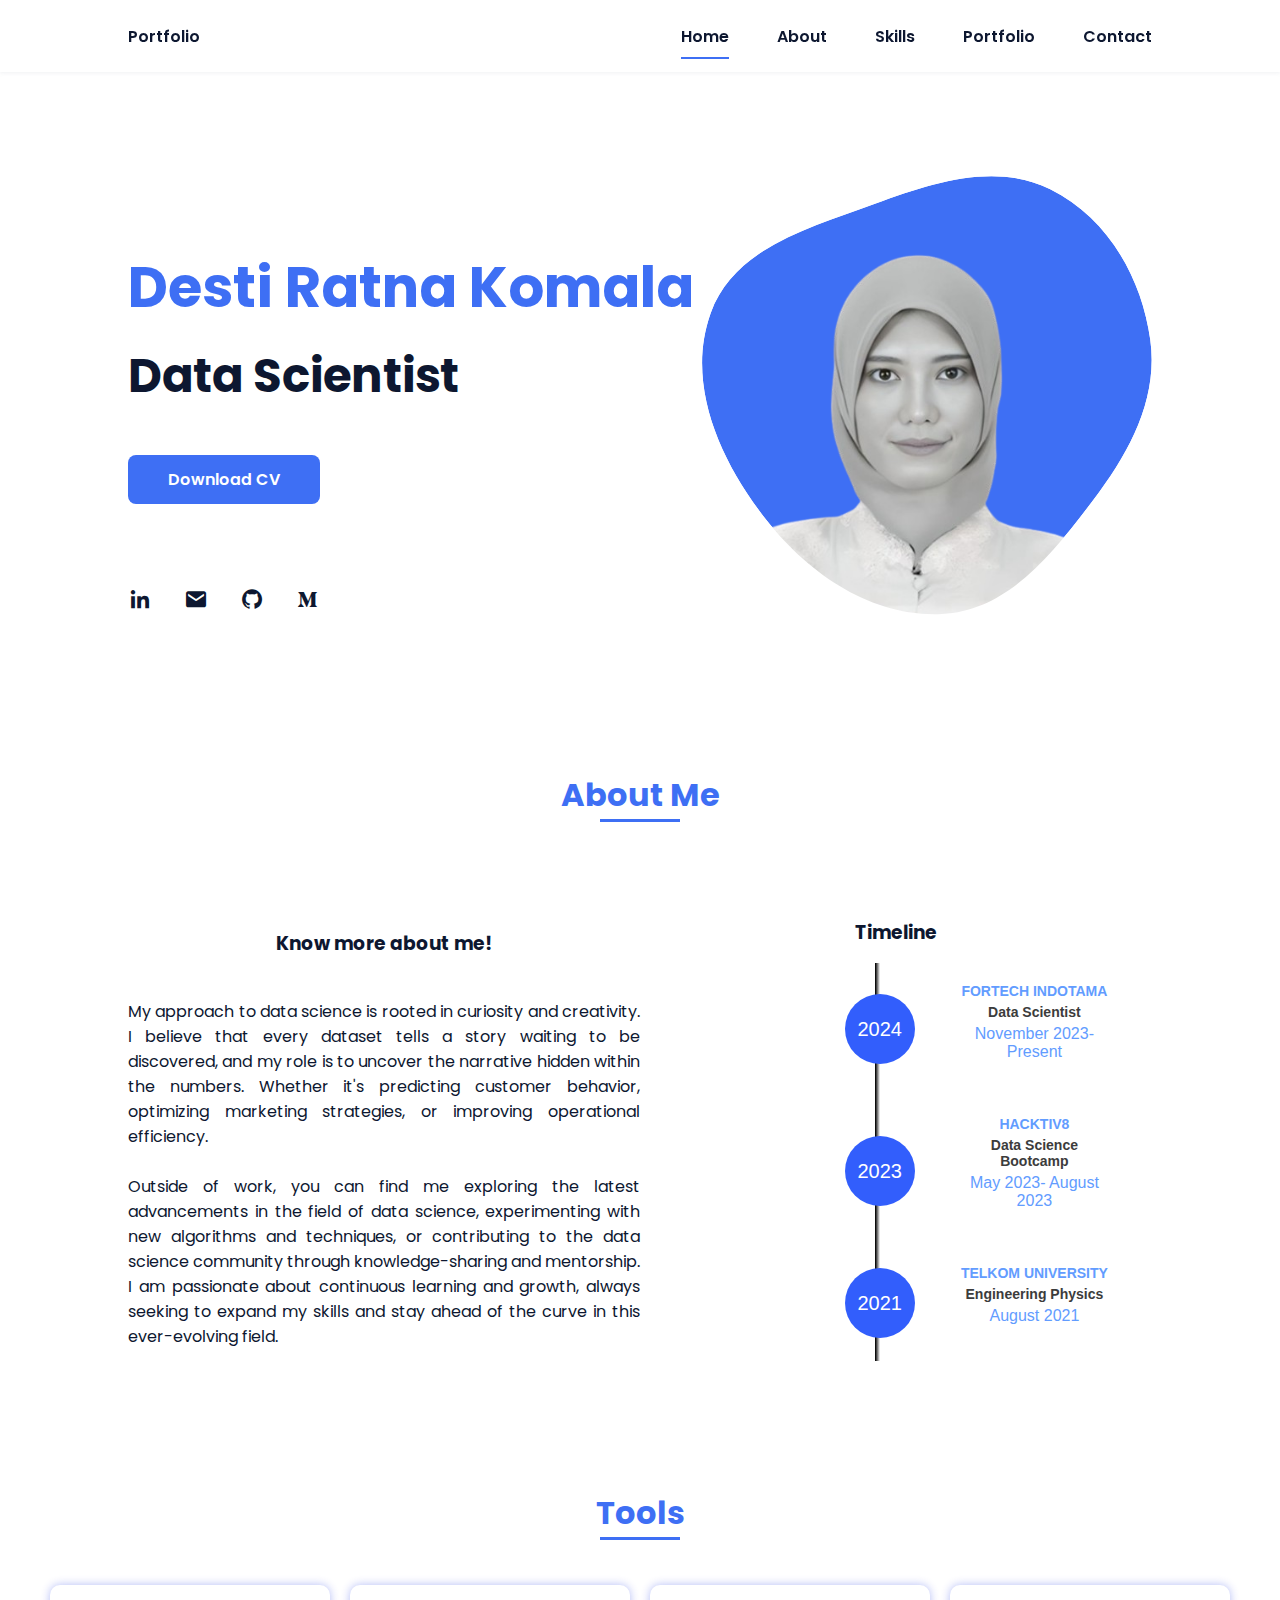
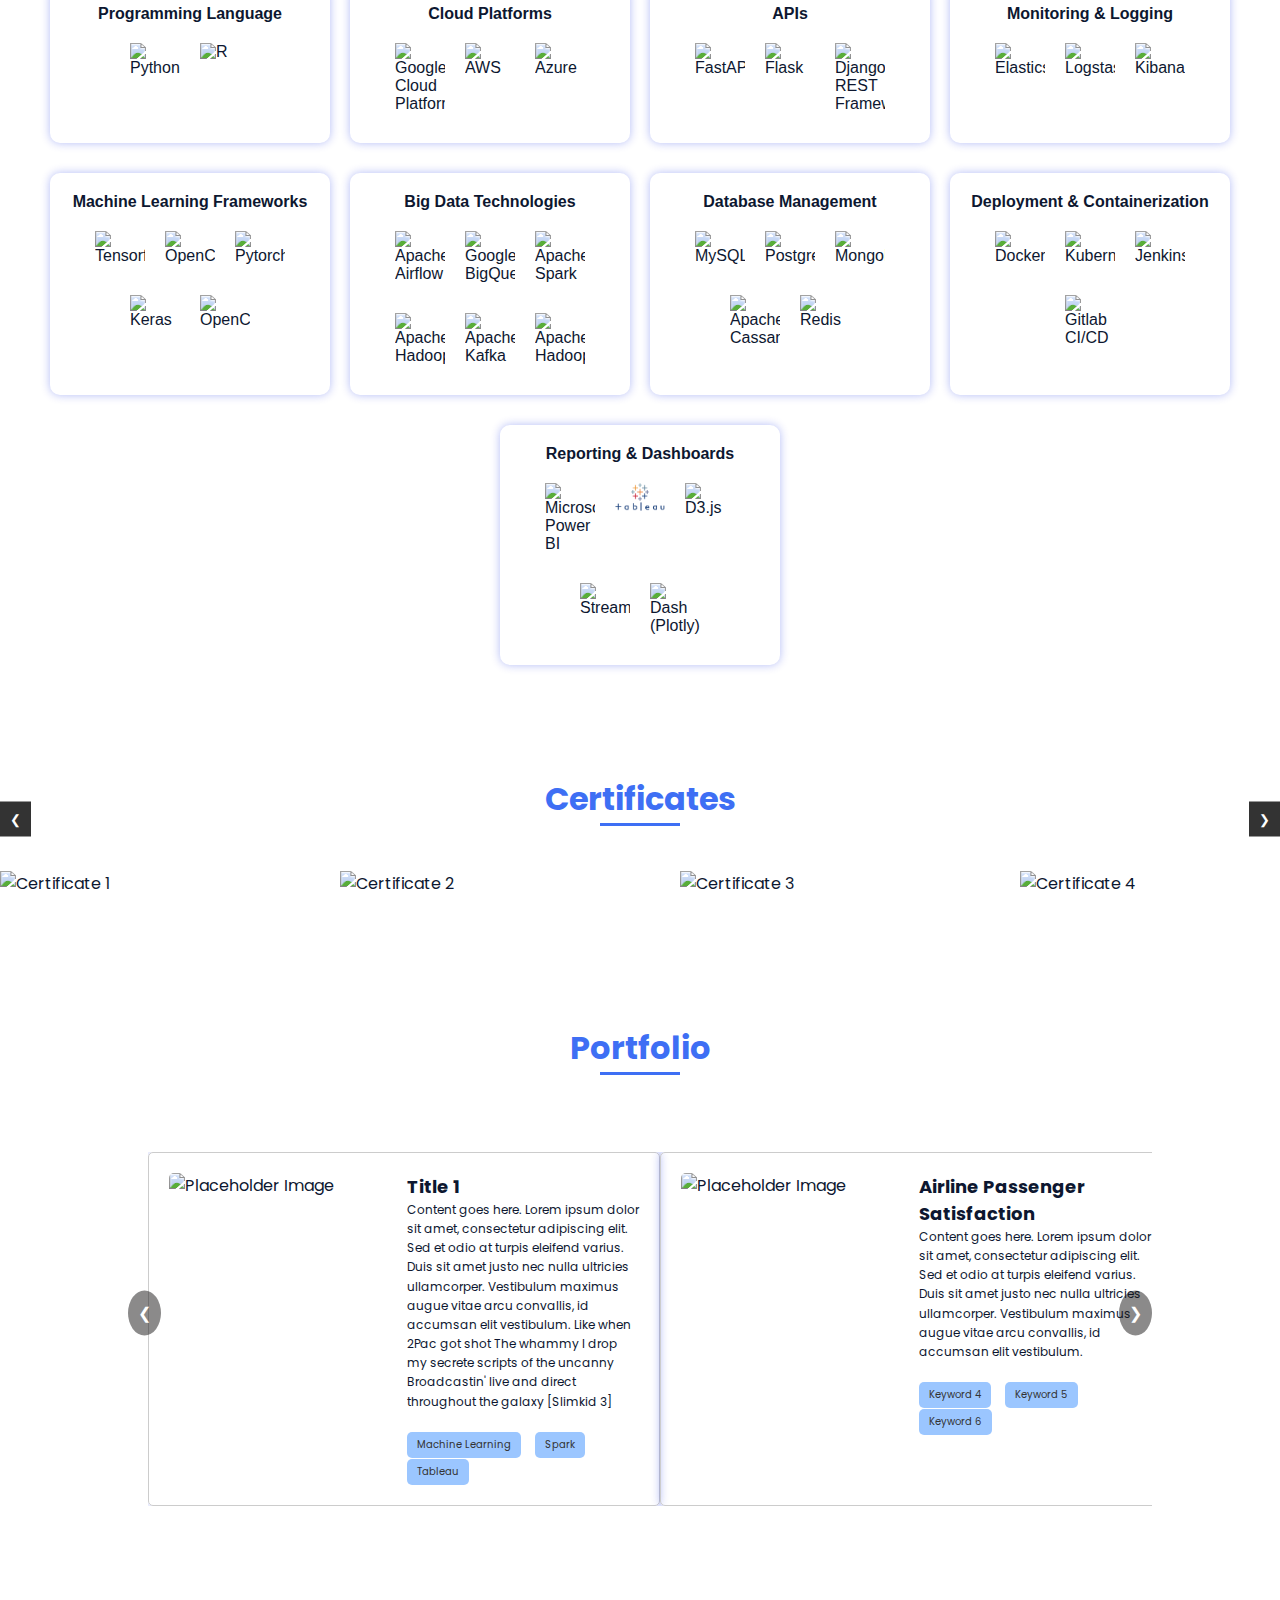
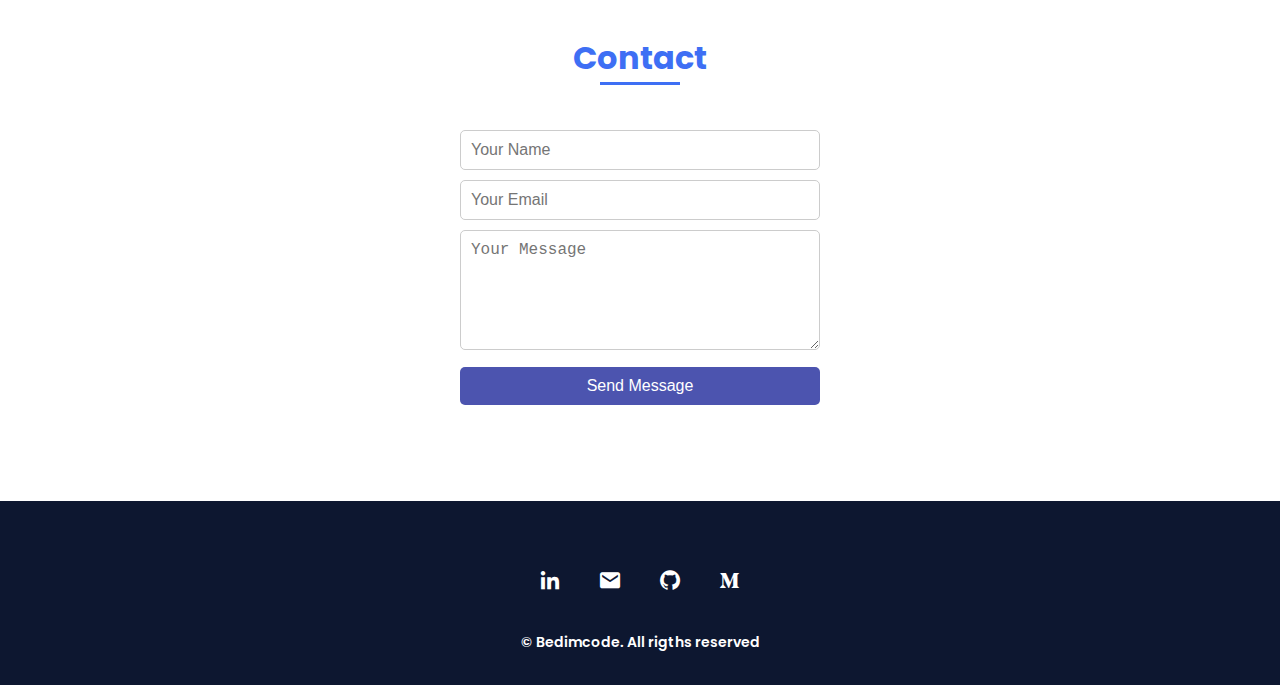
==== commit e6a7cd55: "first" ====
--- a/index.html
+++ b/index.html
@@ -1,3 +1,5 @@
+<!-- first -->
+
 <!DOCTYPE html>
 <html lang="en">
     <head>
@@ -24,7 +26,7 @@
                         <li class="nav__item"><a href="#home" class="nav__link active-link">Home</a></li>
                         <li class="nav__item"><a href="#about" class="nav__link">About</a></li>
                         <li class="nav__item"><a href="#skills" class="nav__link">Skills</a></li>
-                        <li class="nav__item"><a href="#work" class="nav__link">Work</a></li>
+                        <li class="nav__item"><a href="#work" class="nav__link">Portfolio</a></li>
                         <li class="nav__item"><a href="#contact" class="nav__link">Contact</a></li>
                     </ul>
                 </div>
@@ -40,7 +42,7 @@
 
                 <section class="home bd-grid" id="home">
                     <div class="home__data">
-                        <h1 class="home__title""><br><span class="home__title-color">Desti Ratna Komala</span><br>Data Scientist</h1>
+                        <h1 class="home__title""><br><span class="home__title-color">Desti Ratna Komala</span><br><span style="font-size: smaller;">Data Scientist</span></h1>
                         <a href="https://drive.google.com/file/d/1V1rDW8AfNLeSSKAWWeyd1K0sI_txhHL9/view?usp=sharing" class="button">Download CV</a>
                         
     
@@ -73,9 +75,9 @@
             <section class="about section " id="about">
                 <h2 class="section-title">About Me</h2>
                 <div class="about__container bd-grid">
-                    <div>
-                        <!-- <h3 class="about__subtitle" style="text-align: center;" >Know more about me!</h3> -->
-                        <p class="about__text" style="text-align: justify;" >
+                    <div style="max-width: 1500px; margin: 0 auto;">
+                        <h3 class="about__subtitle" style="text-align: center;" >Know more about me!</h3>
+                        <p class="about__text">
                             <br>
                             My approach to data science is rooted in curiosity and creativity. I believe that every dataset tells a story waiting to be discovered, and my role is to uncover the narrative hidden within the numbers. Whether it's predicting customer behavior, optimizing marketing strategies, or improving operational efficiency.
                         </br>
@@ -135,55 +137,301 @@
                     </div>
                  
                 </div>
+            </div>
             </section>
 
 
 
-
-                        <!-- SKILLS -->
-                        <section>
-                            <h2 class="section-title">Languages & Tools </h2>                      
-                            <div class="container">
-                                <div class="box">
-                                    <h2>Data Visualization</h2>
-                                    <ul class="tools-list">
-                                        <li>
-                                            <span class="logo-text">OpenAL</span>
-                                            <img class="logo" src="https://cdn.jsdelivr.net/gh/devicons/devicon/icons/openal/openal-original.svg" alt="OpenAL">
-                                        </li>
-                                        <li>
-                                            <span class="logo-text">PostgreSQL</span>
-                                            <img class="logo" src="https://cdn.jsdelivr.net/gh/devicons/devicon/icons/postgresql/postgresql-original.svg" alt="PostgreSQL">
-                                        </li>
-                                        <li>
-                                            <span class="logo-text">TensorFlow</span>
-                                            <img class="logo" src="https://cdn.jsdelivr.net/gh/devicons/devicon/icons/tensorflow/tensorflow-original.svg" alt="TensorFlow">
-                                        </li>
-                                    </ul>
-                                </div>
+            <!--===== SKILLS =====-->
+            <section class="skills section" id="skills">
+                <!-- <h2 class="section-title">Skills</h2> -->
+
+                <!-- <div class="skills__container bd-grid">          
+                    <div>
+                        <h2 class="skills__subtitle">Profesional Skills</h2>
+                        <p class="skills__text">As a data scientist with six months of hands-on experience, I bring a blend of technical expertise, analytical acumen, and problem-solving skills to drive data-driven insights and decision-making within organizations. Proficient in various data science tools and methodologies, I am dedicated to leveraging data to uncover actionable insights, optimize processes, and contribute to organizational growth</p>
+                        <div class="skills__data">
+                            <div class="skills__names">
+                                <i class='bx bxl-html5 skills__icon'></i>
+                                <span class="skills__name">ANACONDA</span>
+                            </div>
+                            <div class="skills__bar skills__html">
+
+                            </div>
+                            <div>
+                                <span class="skills__percentage">95%</span>
+                            </div>
+                        </div>
+                        <div class="skills__data">
+                            <div class="skills__names">
+                                <i class='bx bxl-css3 skills__icon'></i>
+                                <span class="skills__name">CSS3</span>
+                            </div>
+                            <div class="skills__bar skills__css">
                                 
-                                <div class="box">
-                                    <h2>Data Visualization</h2>
-                                    <ul class="tools-list">
-                                        <li>Tableau</li>
-                                        <li>Power BI</li>
-                                        <li>Django</li>
-                                        <li>Flask</li>
-                                        <li>Streamlit</li>
-                                    </ul>
-                                </div>
-                                <div class="box">
-                                    <h2>Data Visualization</h2>
-                                    <ul class="tools-list">
-                                        <li>Tableau</li>
-                                        <li>Power BI</li>
-                                        <li>Django</li>
-                                        <li>Flask</li>
-                                        <li>Streamlit</li>
-                                    </ul>
-                                </div>
-                            </div>
-                        </section>
+                            </div>
+                            <div>
+                                <span class="skills__percentage">85%</span>
+                            </div>
+                        </div>
+                        <div class="skills__data">
+                            <div class="skills__names">
+                                <i class='bx bxl-javascript skills__icon' ></i>
+                                <span class="skills__name">JAVASCRIPT</span>
+                            </div>
+                            <div class="skills__bar skills__js">
+                                
+                            </div>
+                            <div>
+                                <span class="skills__percentage">65%</span>
+                            </div>
+                        </div>
+                        <div class="skills__data">
+                            <div class="skills__names">
+                                <i class='bx bxs-paint skills__icon'></i>
+                                <span class="skills__name">UX/UI</span>
+                            </div>
+                            <div class="skills__bar skills__ux">
+                                
+                            </div>
+                            <div>
+                                <span class="skills__percentage">85%</span>
+                            </div>
+                        </div>
+                    </div>
+                    
+                    <div>  
+                        <div class="skills__data">
+                            <div class="skills__names">
+                                <i class='bx bxs-paint skills__icon'></i>
+                                <span class="skills__name">UX/UI</span>
+                            </div>
+                            <div class="skills__bar skills__ux">
+                                
+                            </div>
+                            <div>
+                                <span class="skills__percentage">85%</span>
+                            </div>
+                        </div>            
+                    </div>
+                </div>
+            </section> -->
+
+
+
+
+            <!-- LANGUAGE & TOOLS -->
+            <section>
+            <h2 class="section-title">Tools </h2>                      
+                <div class="container">
+                    <div class="box">
+                        <h2 style="text-align: center;font-size: 1em;" >Programming Language</h2>
+                        <ul class="tools-list">
+                            <li>
+                                <!-- <span class="logo-text" style="text-align: center;">Python</span> -->
+                                <img class="logo" src="https://cdn.jsdelivr.net/gh/devicons/devicon/icons/python/python-original.svg" alt="Python">
+                            </li>
+                            <li>
+                                <!-- <span class="logo-text" style="text-align: center;">R</span> -->
+                                <img class="logo" src="https://cdn.jsdelivr.net/gh/devicons/devicon/icons/r/r-original.svg" alt="R">
+                            </li>
+
+                        </ul>
+                    </div>
+                    <div class="box">
+                        <h2 style="text-align: center;font-size: 1em;">Cloud Platforms</h2>
+                        <ul class="tools-list">
+                            <li>
+                                <img class="logo" src="https://cdn.jsdelivr.net/gh/devicons/devicon/icons/googlecloud/googlecloud-plain.svg" alt="Google Cloud Platform">
+                            </li>
+                            <li>
+                                <img class="logo" src="https://cdn.jsdelivr.net/gh/devicons/devicon/icons/amazonwebservices/amazonwebservices-plain-wordmark.svg" alt="AWS">
+                            </li>
+                            <li>
+                                <img class="logo" src="https://cdn.jsdelivr.net/gh/devicons/devicon/icons/azure/azure-plain.svg" alt="Azure">
+                            </li>
+                        </ul>
+                    </div>
+                    <div class="box">
+                        <h2 style="text-align: center;font-size: 1em;">APIs</h2>
+                        <ul class="tools-list">
+                            <li>
+                                <img class="logo" src="https://cdn.jsdelivr.net/gh/devicons/devicon/icons/fastapi/fastapi-original.svg" alt="FastAPI">
+                            </li>
+                            <li>
+                                <img class="logo" src="https://cdn.jsdelivr.net/gh/devicons/devicon/icons/flask/flask-original.svg" alt="Flask">
+                            </li>
+                            <li>
+                                <img class="logo" src="https://icon.icepanel.io/Technology/svg/Django.svg" alt="Django REST Framework">
+                            </li>
+                        </ul>
+                    </div>
+                    <div class="box">
+                        <h2 style="text-align: center;font-size: 1em;">Monitoring & Logging</h2>
+                        <ul class="tools-list">
+                            <li>
+                                <img class="logo" src="https://icon.icepanel.io/Technology/svg/Elastic-Search.svg" alt="Elasticsearch">
+                            </li>
+                            <li>
+                                <img class="logo" src="https://icon.icepanel.io/Technology/svg/Logstash.svg" alt="Logstash">
+                            </li>
+                   
+                            <li>
+                                <img class="logo" src="https://icon.icepanel.io/Technology/svg/Kibana.svg" alt="Kibana">
+                            </li>
+                        </ul>
+                    </div>
+                    
+
+
+
+
+                    <div class="box">
+                        <h2 style="text-align: center;font-size: 1em;">Machine Learning Frameworks</h2>
+                        <ul class="tools-list">
+                            <li>
+                                <!-- <span class="logo-text" style="text-align: center;">Tensorflow</span> -->
+                                <img class="logo" src="https://cdn.jsdelivr.net/gh/devicons/devicon/icons/tensorflow/tensorflow-original.svg" alt="Tensorflow">
+                            </li>
+                            <li>
+                                <!-- <span class="logo-text" style="text-align: center;">Scikit-learn</span> -->
+                                <img class="logo" src="https://icon.icepanel.io/Technology/svg/OpenCV.svg" alt=OpenCV">
+                            </li>
+                            <li>
+                                <!-- <span class="logo-text" style="text-align: center;">Pytorch</span> -->
+                                <img class="logo" src="https://cdn.jsdelivr.net/gh/devicons/devicon/icons/pytorch/pytorch-original.svg" alt="Pytorch">
+                            </li>
+
+                        </ul>
+                        
+                        <ul class="tools-list">
+                            <li>
+                                <!-- <span class="logo-text" style="text-align: center;">TensorFlow</span> -->
+                            <img class="logo" src="https://cdn.jsdelivr.net/gh/devicons/devicon/icons/keras/keras-original.svg" alt="Keras">
+                                
+                            </li>
+                            <li>
+                                <img class="logo" src="https://icon.icepanel.io/Technology/svg/scikit-learn.svg" alt="OpenCV">
+                            </li>
+                            <!-- <li>
+                                <img class="logo" src="https://upload.wikimedia.org/wikipedia/commons/thumb/8/88/SpaCy_logo.svg/1280px-SpaCy_logo.svg.png" alt="TensorFlow">
+                            </li>
+                            <li>
+                                <img class="logo" src="assets\img\yolo.png" alt="TensorFlow">
+                            </li> -->
+                        </ul>
+                    </div>
+                                         
+                    
+                    <div class="box">
+                        <h2 style="text-align: center;font-size: 1em;">Big Data Technologies</h2>
+                        <ul class="tools-list">
+                            <li>
+                                <img class="logo" src="https://icon.icepanel.io/Technology/svg/Apache-Airflow.svg" alt="Apache Airflow">
+
+                            </li>
+                            <li>
+                                <img class="logo" src="https://icon.icepanel.io/Technology/svg/Google-Cloud.svg" alt="Google BigQuery">
+
+                            </li>
+                            <li>
+                                <img class="logo" src="https://icon.icepanel.io/Technology/svg/Apache-Spark.svg" alt="Apache Spark">
+                            </li>
+                        </ul>
+                        <ul class="tools-list">   
+                            <li>
+                                <img class="logo" src="https://icon.icepanel.io/Technology/svg/Apache-Hadoop.svg" alt="Apache Hadoop">
+
+                            </li>
+                            <li>
+                                <img class="logo" src="https://cdn.jsdelivr.net/gh/devicons/devicon/icons/apachekafka/apachekafka-original-wordmark.svg" alt="Apache Kafka">
+                                
+                            </li>
+                            <li>
+                                <img class="logo" src="https://hive.apache.org/images/hive.svg" alt="Apache Hadoop">
+
+                            </li>
+                        </ul>
+                    </div>
+
+                    <div class="box">
+                        <h2 style="text-align: center;font-size: 1em;">Database Management</h2>
+                        <ul class="tools-list">
+                            <li>
+                                <img class="logo" src="https://cdn.jsdelivr.net/gh/devicons/devicon/icons/mysql/mysql-original-wordmark.svg" alt="MySQL">
+                            </li>
+                            <li>
+                                <img class="logo" src="https://cdn.jsdelivr.net/gh/devicons/devicon/icons/postgresql/postgresql-original-wordmark.svg" alt="PostgreSQL">
+                            </li>
+                            <li>
+                                <img class="logo" src="https://icon.icepanel.io/Technology/svg/MongoDB.svg" alt="MongoDB">
+                            </li>
+                        </ul>
+                        <ul class="tools-list">
+                            <li>
+                                <img class="logo" src="https://icon.icepanel.io/Technology/svg/Apache-Cassandra.svg" alt="Apache Cassandra">
+                            </li>
+                            <li>
+                                <img class="logo" src="https://cdn.jsdelivr.net/gh/devicons/devicon/icons/redis/redis-original-wordmark.svg" alt="Redis">
+                            </li>
+                        </ul>
+                    </div>
+
+                    <div class="box">
+                        <h2 style="text-align: center;font-size: 1em;">Deployment & Containerization</h2>
+                        <ul class="tools-list">
+                            <li>
+                                <img class="logo" src="https://cdn.jsdelivr.net/gh/devicons/devicon/icons/docker/docker-plain.svg" alt="Docker">
+                            </li>
+                            <li>
+                                <img class="logo" src="https://cdn.jsdelivr.net/gh/devicons/devicon/icons/kubernetes/kubernetes-plain.svg" alt="Kubernetes">
+                            </li>
+                            <li>
+                                <img class="logo" src="https://cdn.jsdelivr.net/gh/devicons/devicon/icons/jenkins/jenkins-original.svg" alt="Jenkins">
+                            </li>
+                        </ul>
+                            <ul class="tools-list">
+                            <li>
+                                <img class="logo" src="https://cdn.jsdelivr.net/gh/devicons/devicon/icons/gitlab/gitlab-plain.svg" alt="Gitlab CI/CD">
+                            </li>
+                        </ul>
+                    </div>
+
+        
+                    <div class="box">
+                        <h2 style="text-align: center;font-size: 1em;">Reporting & Dashboards</h2>
+                        <ul class="tools-list">
+                            <li>
+                                <img class="logo" src="https://upload.wikimedia.org/wikipedia/commons/thumb/c/cf/New_Power_BI_Logo.svg/1200px-New_Power_BI_Logo.svg.png?20210102182532g" alt="Microsoft Power BI">
+                            </li>
+                            <li>
+                                <img class="logo" src="assets\img\tableau.png" alt="Tableau">
+                            </li>
+                            <li>
+                                <img class="logo" src="https://cdn.jsdelivr.net/gh/devicons/devicon/icons/d3js/d3js-original.svg" alt="D3.js">
+                            </li>
+                        </ul>
+                        <ul class="tools-list">
+                            <li>
+                                <img class="logo" src="https://cdn.jsdelivr.net/gh/devicons/devicon/icons/streamlit/streamlit-plain.svg" alt="Streamlit">
+                            </li>
+                            <li>
+                                <img class="logo" src="https://cdn.jsdelivr.net/gh/devicons/devicon/icons/plotly/plotly-plain.svg" alt="Dash (Plotly)">
+                            </li>
+                        </ul>
+                    </div>
+
+                    
+                    
+                    
+                    
+
+
+
+
+                    </div>
+                </div>
+            </section>
 
 
 
@@ -225,125 +473,104 @@
             
 
 
-            <!--===== SKILLS =====-->
-            <section class="skills section" id="skills">
-                <h2 class="section-title">Skills</h2>
-
-                <div class="skills__container bd-grid">          
-                    <div>
-                        <h2 class="skills__subtitle">Profesional Skills</h2>
-                        <p class="skills__text">As a data scientist with six months of hands-on experience, I bring a blend of technical expertise, analytical acumen, and problem-solving skills to drive data-driven insights and decision-making within organizations. Proficient in various data science tools and methodologies, I am dedicated to leveraging data to uncover actionable insights, optimize processes, and contribute to organizational growth</p>
-                        <div class="skills__data">
-                            <div class="skills__names">
-                                <i class='bx bxl-html5 skills__icon'></i>
-                                <span class="skills__name">ANACONDA</span>
-                            </div>
-                            <div class="skills__bar skills__html">
-
-                            </div>
-                            <div>
-                                <span class="skills__percentage">95%</span>
-                            </div>
-                        </div>
-                        <div class="skills__data">
-                            <div class="skills__names">
-                                <i class='bx bxl-css3 skills__icon'></i>
-                                <span class="skills__name">CSS3</span>
-                            </div>
-                            <div class="skills__bar skills__css">
-                                
-                            </div>
-                            <div>
-                                <span class="skills__percentage">85%</span>
-                            </div>
-                        </div>
-                        <div class="skills__data">
-                            <div class="skills__names">
-                                <i class='bx bxl-javascript skills__icon' ></i>
-                                <span class="skills__name">JAVASCRIPT</span>
-                            </div>
-                            <div class="skills__bar skills__js">
-                                
-                            </div>
-                            <div>
-                                <span class="skills__percentage">65%</span>
-                            </div>
-                        </div>
-                        <div class="skills__data">
-                            <div class="skills__names">
-                                <i class='bx bxs-paint skills__icon'></i>
-                                <span class="skills__name">UX/UI</span>
-                            </div>
-                            <div class="skills__bar skills__ux">
-                                
-                            </div>
-                            <div>
-                                <span class="skills__percentage">85%</span>
-                            </div>
-                        </div>
-                    </div>
-                    
-                    <div>  
-                        <div class="skills__data">
-                            <div class="skills__names">
-                                <i class='bx bxs-paint skills__icon'></i>
-                                <span class="skills__name">UX/UI</span>
-                            </div>
-                            <div class="skills__bar skills__ux">
-                                
-                            </div>
-                            <div>
-                                <span class="skills__percentage">85%</span>
-                            </div>
-                        </div>            
-
-                    </div>
-
-
-
-
-
-                </div>
-            </section>
-
-
-            
-
-
-
-
 
             <!--===== WORK =====-->
             <section class="work section" id="work">
-                <h2 class="section-title">Work</h2>
-
-                <div class="work__container bd-grid">
-                    <a href="https://github.com/destiratnakomala/pyspark-netflix/" class="work__img">
-                        <h4 class="about__subtitle" style="text-align: center;" >Sentiment Analysis</h4>
-                        <a href="https://github.com/destiratnakomala" class="work__img">
-                            <i class='bx bxl-github'></i> <!-- GitHub icon -->
+                <h2 class="section-title">Portfolio</h2>
+                
+            <div class="slider-container">
+                <div class="slider-wrapper">
+                <div class="work__container">
+                <div id="rectangle-slider">
+                <div class="rectangle-container">
+                    <div class="rectangle-image">
+                    <img src="https://c4.wallpaperflare.com/wallpaper/577/1005/290/airplane-airplanes-planes-4k-wallpaper-preview.jpg" alt="Placeholder Image">
+                    </div>
+                    <div class="rectangle-content">
+                    <h1 class="rectangle-title">Title 1</h1>
+                    <p class="rectangle-text">Content goes here. Lorem ipsum dolor sit amet, consectetur adipiscing elit. Sed et odio at turpis eleifend varius. Duis sit amet justo nec nulla ultricies ullamcorper. Vestibulum maximus augue vitae arcu convallis, id accumsan elit vestibulum.
+                        Like when 2Pac got shot
+                        The whammy
+                        I drop my secrete scripts of the uncanny
+                        Broadcastin' live and direct throughout the galaxy
+                        [Slimkid 3]
                         
-                        <img src="assets/img/work1.jpg" alt="">
-</a>
-                    </a>
-                    <a href="" class="work__img">
-                        <img src="assets/img/work2.jpg" alt="">
-                    </a>
-                    <a href="" class="work__img">
-                        <img src="assets/img/work3.jpg" alt="">
-                    </a>
-                    <a href="" class="work__img">
-                        <img src="assets/img/work4.jpg" alt="">
-                    </a>
-                    <a href="" class="work__img">
-                        <img src="assets/img/work5.jpg" alt="">
-                    </a>
-                    <a href="" class="work__img">
-                        <img src="assets/img/work6.jpg" alt="">
-                    </a>
-                </div>
+                        </p>
+
+                    <div class="rectangle-keywords">
+                        <span>Machine Learning</span>
+                        <span>Spark</span>
+                        <span>Tableau</span>
+                    </div>
+                    </div>
+                </div>
+                
+                <!-- Second Example -->
+                <div class="rectangle-container">
+                    <div class="rectangle-image">
+                    <img src="https://c4.wallpaperflare.com/wallpaper/577/1005/290/airplane-airplanes-planes-4k-wallpaper-preview.jpg" alt="Placeholder Image">
+                    </div>
+                    <div class="rectangle-content">
+                    <h1 class="rectangle-title">Airline Passenger Satisfaction</h1>
+                    <p class="rectangle-text">Content goes here. Lorem ipsum dolor sit amet, consectetur adipiscing elit. Sed et odio at turpis eleifend varius. Duis sit amet justo nec nulla ultricies ullamcorper. Vestibulum maximus augue vitae arcu convallis, id accumsan elit vestibulum.</p>
+                    <div class="rectangle-keywords">
+                        <span>Keyword 4</span>
+                        <span>Keyword 5</span>
+                        <span>Keyword 6</span>
+                    </div>
+                    </div>
+                </div>
+
+          <div class="rectangle-container">
+                    <div class="rectangle-image">
+                    <img src="https://c4.wallpaperflare.com/wallpaper/577/1005/290/airplane-airplanes-planes-4k-wallpaper-preview.jpg" alt="Placeholder Image">
+                    </div>
+                    <div class="rectangle-content">
+                    <h1 class="rectangle-title">Airline Passenger Satisfaction</h1>
+                    <p class="rectangle-text">Content goes here. Lorem ipsum dolor sit amet, consectetur adipiscing elit. Sed et odio at turpis eleifend varius. Duis sit amet justo nec nulla ultricies ullamcorper. Vestibulum maximus augue vitae arcu convallis, id accumsan elit vestibulum.</p>
+                    <div class="rectangle-keywords">
+                        <span>Keyword 4</span>
+                        <span>Keyword 5</span>
+                        <span>Keyword 6</span>
+                    </div>
+                    </div>
+                </div>
+                
+                                
+                                             
+                <div class="rectangle-container">
+                    <div class="rectangle-image">
+                    <img src="https://c4.wallpaperflare.com/wallpaper/577/1005/290/airplane-airplanes-planes-4k-wallpaper-preview.jpg" alt="Placeholder Image">
+                    </div>
+                    <div class="rectangle-content">
+                    <h1 class="rectangle-title">Airline Passenger Satisfaction</h1>
+                    <p class="rectangle-text">Content goes here. Lorem ipsum dolor sit amet, consectetur adipiscing elit. Sed et odio at turpis eleifend varius. Duis sit amet justo nec nulla ultricies ullamcorper. Vestibulum maximus augue vitae arcu convallis, id accumsan elit vestibulum.</p>
+                    <div class="rectangle-keywords">
+                        <span>Keyword 4</span>
+                        <span>Keyword 5</span>
+                        <span>Keyword 6</span>
+                    </div>
+                    </div>
+                </div> 
+                
+                
+                
+
+
+                </div>
+            </div>
+        
+   
+        <div class="slider-arrow prev" onclick="prevSlide()">&#10094;</div>
+        <div class="slider-arrow next" onclick="nextSlide()">&#10095;</div>
+    </div>
+           
             </section>
 
+
+
+            
+            
 
 
 
--- a/assets/css/styles.css
+++ b/assets/css/styles.css
@@ -220,6 +220,7 @@
   width: 360px;
 }
 
+
 /*BUTTONS*/
 .button {
   display: inline-block;
@@ -236,19 +237,21 @@
 
 /* ===== ABOUT =====*/
 .about__container {
+  
   row-gap: 2rem;
   text-align: center;
 }
 .about__subtitle {
+  max-width: 1200px;
   margin-bottom: var(--mb-2);
 }
-.about__img {
-  justify-self: center;
-}
-.about__img img {
-  width: 200px;
-  border-radius: 0.5rem;
-}
+.about__text {
+  text-align: justify;
+  max-width: 2000px;
+  margin: 0 auto;
+}
+
+
 
 /* ===== SKILLS =====*/
 .skills__container {
@@ -306,21 +309,86 @@
   border-radius: 0.5rem;
 }
 
-/* ===== WORK =====*/
-.work__container {
-  row-gap: 2rem;
-}
-.work__img {
-  box-shadow: 0px 4px 25px rgba(14, 36, 49, 0.15);
-  border-radius: 0.5rem;
-  overflow: hidden;
-}
-.work__img img {
-  transition: 1s;
-}
-.work__img img:hover {
-  transform: scale(1.1);
-}
+/* ========================WORK================= */
+.body {
+  
+  margin: 0;
+  padding: 0;
+  box-sizing: border-box;
+  width: auto;
+  height: 70%;
+}
+
+  
+#rectangle-slider {
+  display: flex;
+  overflow-x: auto;
+  width: 100%; 
+  height: auto;
+  margin-left: 20px;
+  margin-right: 20px; 
+  flex-wrap: nowrap;}
+
+.rectangle-container {
+  width: 60%;
+  height: auto;
+  display: flex;
+  align-items: center;
+  justify-content: space-between;
+  padding: 20px;
+  border: 1px solid #ccc;
+  border-radius: 5px;
+  
+  box-shadow: 0px 0px 10px rgba(0, 34, 224, 0.3);
+}
+
+.rectangle-image {
+  align-self: flex-start;
+  flex: 1;
+  margin-right: 5px;
+  
+}
+
+.rectangle-image img {
+  width: 100%;
+  height: auto;
+  border-radius: 5px;
+}
+
+.rectangle-content {
+  flex: 1;
+  align-self: flex-start;
+  font-size: 15px;
+  width: 60%;
+  height: auto;
+}
+
+.rectangle-title {
+  font-size: 18px;
+  
+}
+
+.rectangle-text {
+  font-size: 12px;
+  line-height: 1.6;
+}
+
+.rectangle-keywords {
+  margin-top: 20px;
+}
+
+.rectangle-keywords span {
+  display: inline-block;
+  background-color: #6dacffaf;
+  color: #333;
+  padding: 5px 10px;
+  margin-right: 10px;
+  border-radius: 5px;
+  font-size: 10px;
+}
+
+
+
 
 /* ===== CONTACT =====*/
 .contact__input {
@@ -397,6 +465,7 @@
     grid-template-columns: repeat(2, 1fr);
     align-items: center;
     text-align: initial;
+    
   }
   .skills__container {
     grid-template-columns: 0.7fr;
@@ -630,7 +699,7 @@
 	font-family: 'Roboto', sans-serif;
 	display: flex;
 	flex-wrap: wrap;
-	max-width: 800px;
+	max-width: 400px;
 	margin: 0 auto;
 }
 .single-box {
@@ -654,14 +723,14 @@
 	margin: auto;
 	background: #325efc;
 	width: 70px;
-	height: 70px;
+	height: auto;
 	border-radius: 50%;
 }
 .content {
 	text-align: center;
 	padding: 20px;
 	border-radius: 25px;
-	color: #1565ee;
+	color: #629cff;
 	order: 3;
 	width: 80%;
 	padding-left: 10px;
@@ -669,6 +738,8 @@
 }
 .content {
 	margin-bottom: 3%;
+  margin-left: 3%;
+  margin-right: 3%;
 }
 .content h2 {
 	margin: 0;
@@ -678,7 +749,7 @@
 .content h3 {
 	margin: 5px;
 	font-size: 14px;
-	color: #211e1e;
+	color: #3c3c3c;
 }
 @media (min-width: 640px) {
 	.content, .custom {
@@ -725,39 +796,87 @@
 .container {
   display: flex;
   flex-wrap: wrap;
-  justify-content: space-around;
-  max-width: 800px;
+  justify-content: center;
+  max-width: 1200px;
   margin: 0 auto;
 }
 .box {
   width: 30%;
-  margin-bottom: 20px;
+  margin-bottom: 30px;
+  margin-right: 10px;
   padding: 20px;
   border-radius: 10px;
-  background-color: #f0f0f0;
+  margin-left: 10px;
+  box-shadow: 0px 0px 10px rgba(0, 34, 224, 0.3);
+  background-color: #ffffff;
+  flex: 0 0 calc(25% - 20px);
+  
+  
 }
 .box h2 {
   margin-top: 0;
-  font-size: 18px;
+  font-size: 15px;
 }
 .tools-list {
   margin-top: 10px;
   list-style: none;
   padding-left: 0;
-  display: flex; /* Display items horizontally */
-  justify-content: center; /* Center items horizontally */
+  display: flex;
+  justify-content:center; 
+  list-style-type: none;
+  padding: 0;
 }
 .tools-list .logo {
   margin-right: 10px; /* Add some space between the logos */
-  width: 40px; /* Set width of the logos */
+  width: 50px; /* Set width of the logos */
   height: auto; /* Maintain aspect ratio */
 }
-
 
 
 /* skills */
 .logo-text {
-  font-size: smaller;
+  font-size: x-small;
   font-weight: bold;
-}
-}
+  text-align: center;
+}
+
+
+
+
+
+/* workslide */
+.slider-container {
+  width: 80%;
+  margin: 0 auto;
+  position: relative;
+  overflow: hidden;
+}
+
+.slider-wrapper {
+  width: 200%;
+  display: flex;
+  transition: transform 0.5s ease;
+}
+
+.slide {
+  flex: 0 0 100%;
+  max-width: 100%;
+}
+
+.slider-arrow {
+  position: absolute;
+  top: 50%;
+  transform: translateY(-50%);
+  cursor: pointer;
+  background-color: rgba(23, 22, 22, 0.5);
+  padding: 10px;
+  border-radius: 50%;
+}
+
+.slider-arrow.prev {
+  left: 0;
+}
+
+.slider-arrow.next {
+  right: 0;
+}
